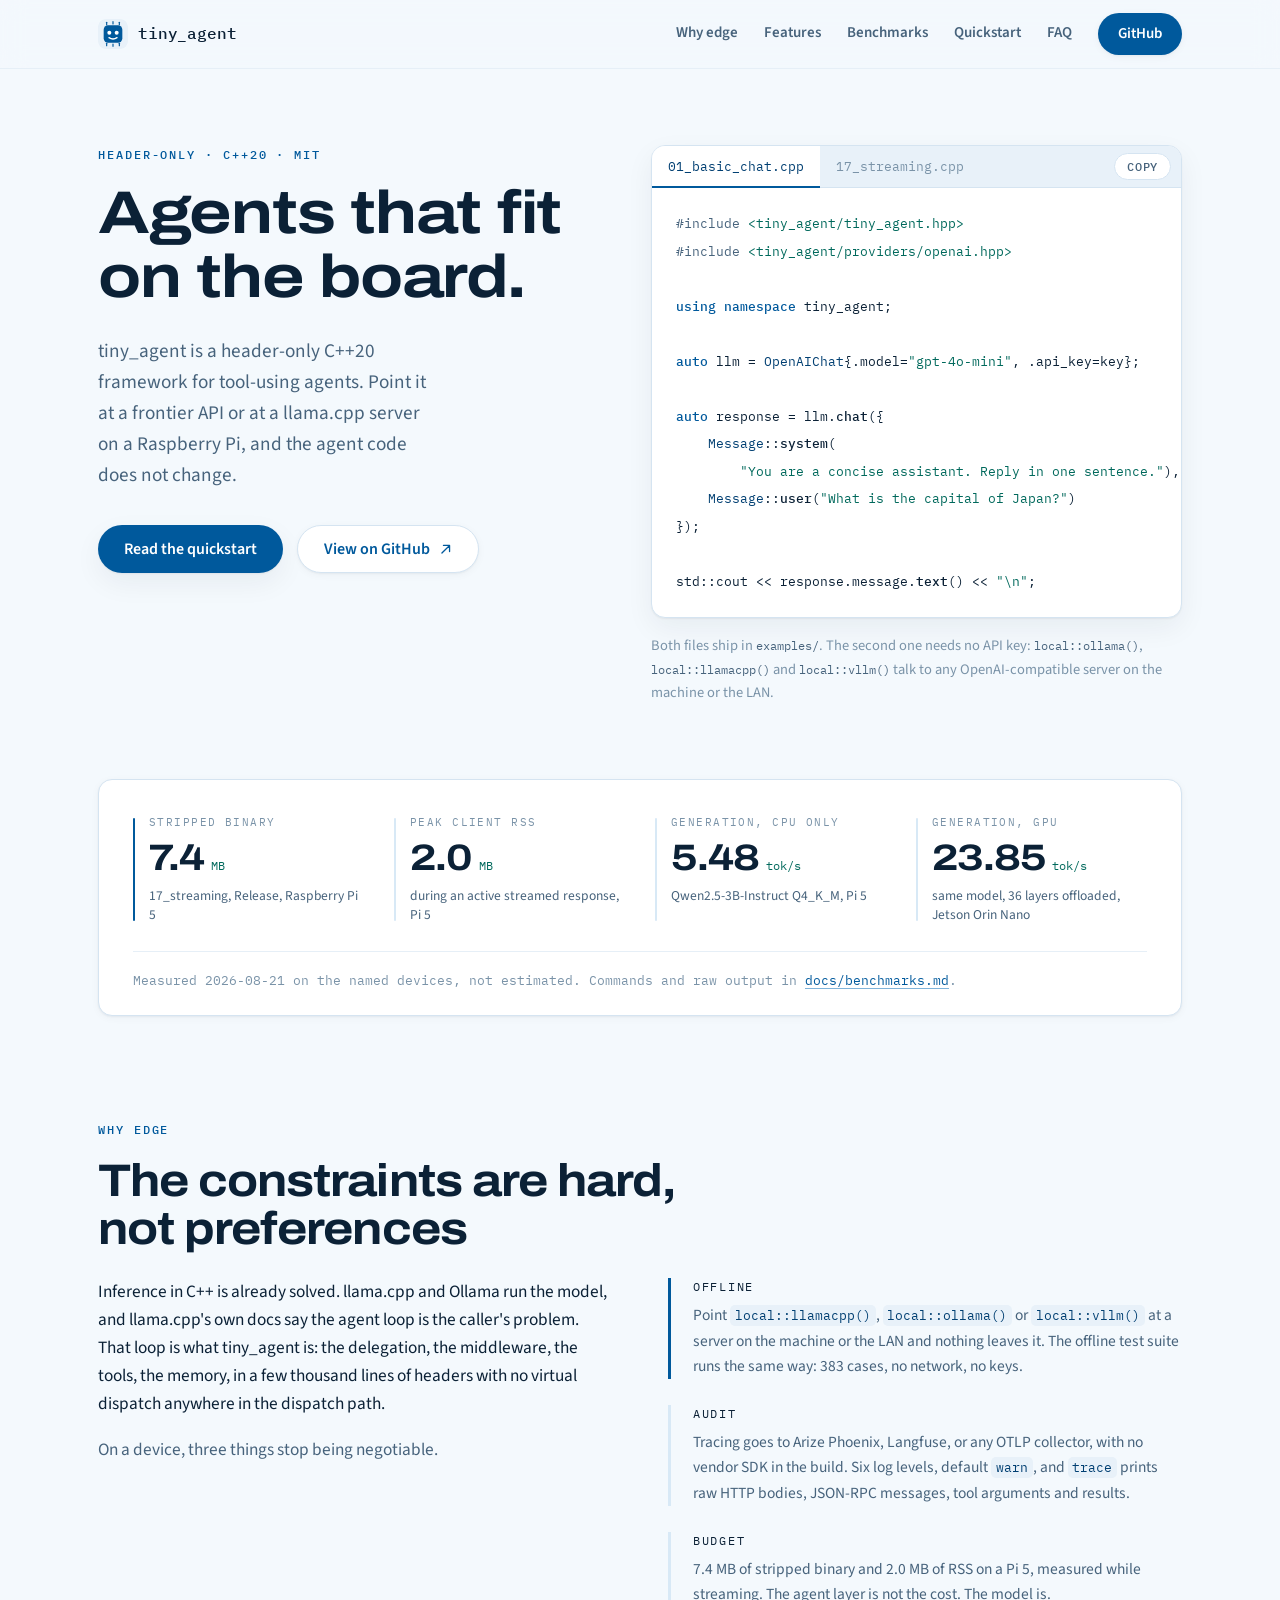
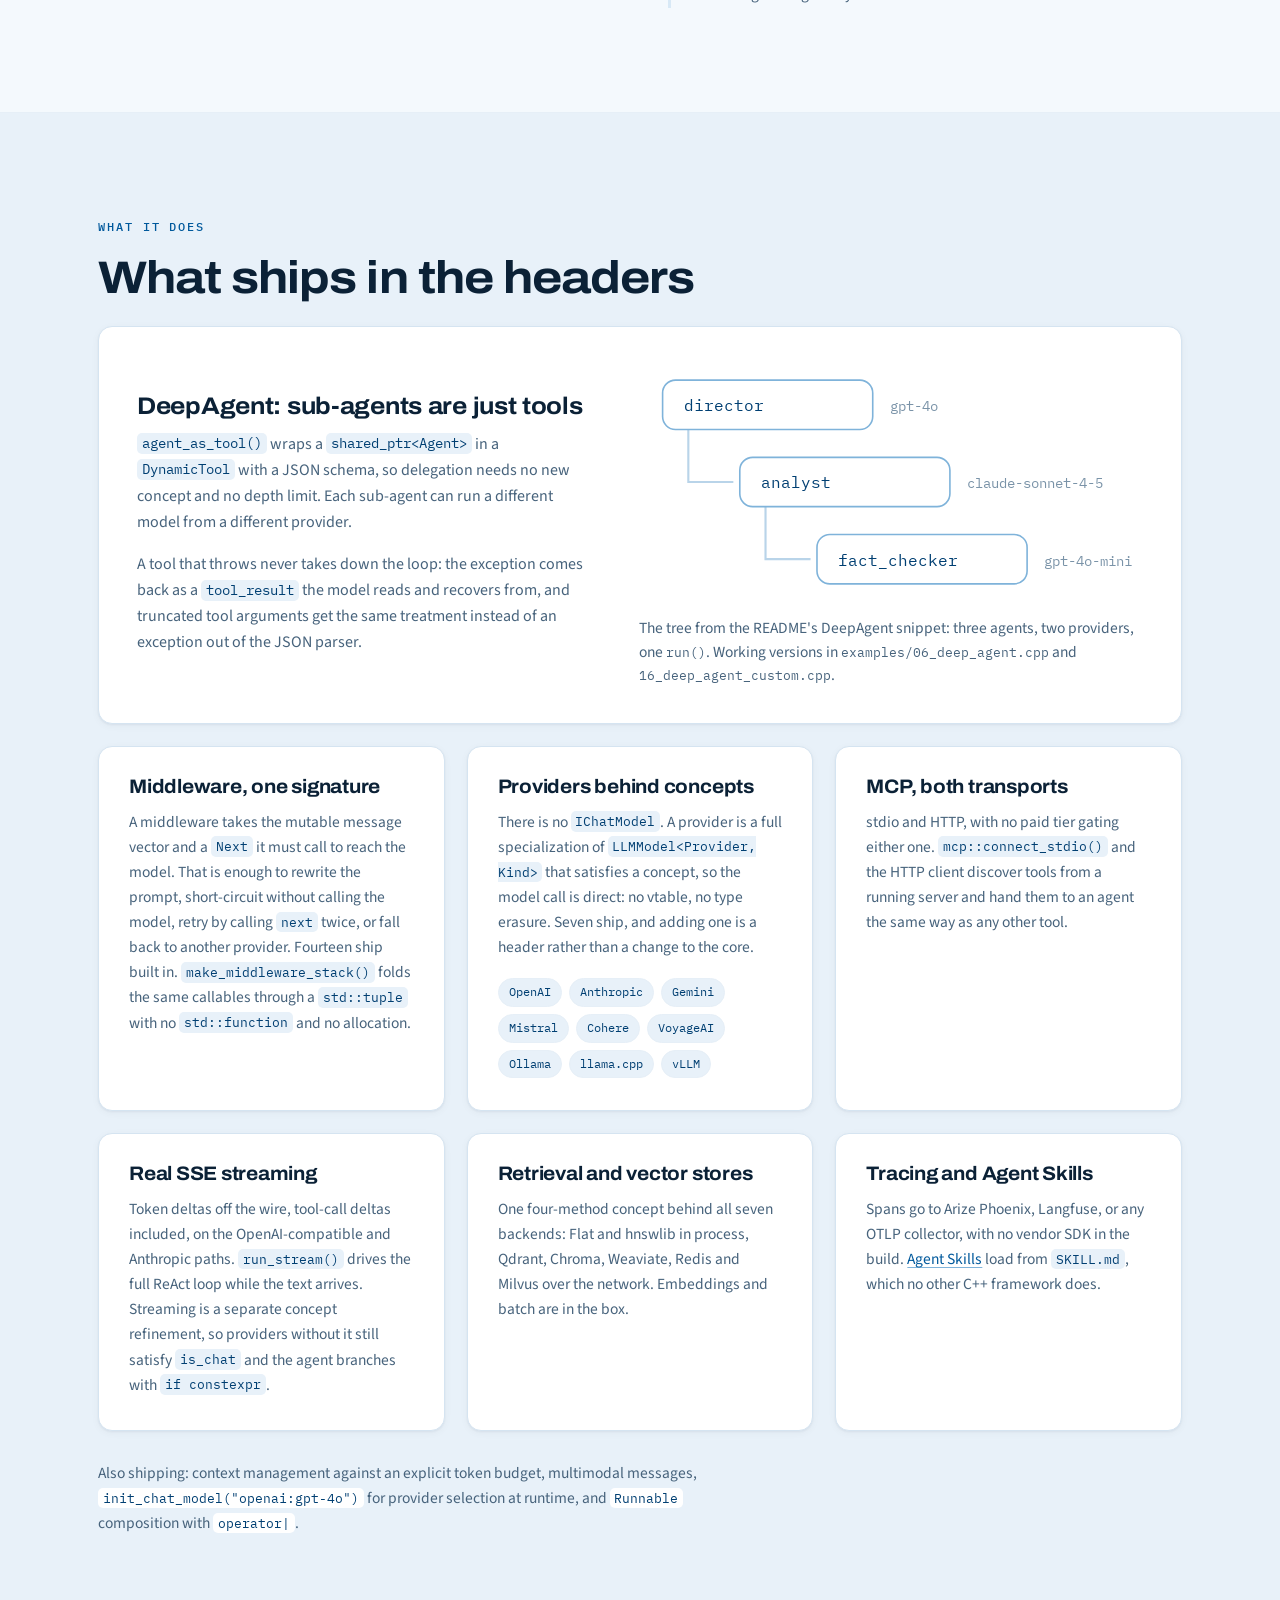
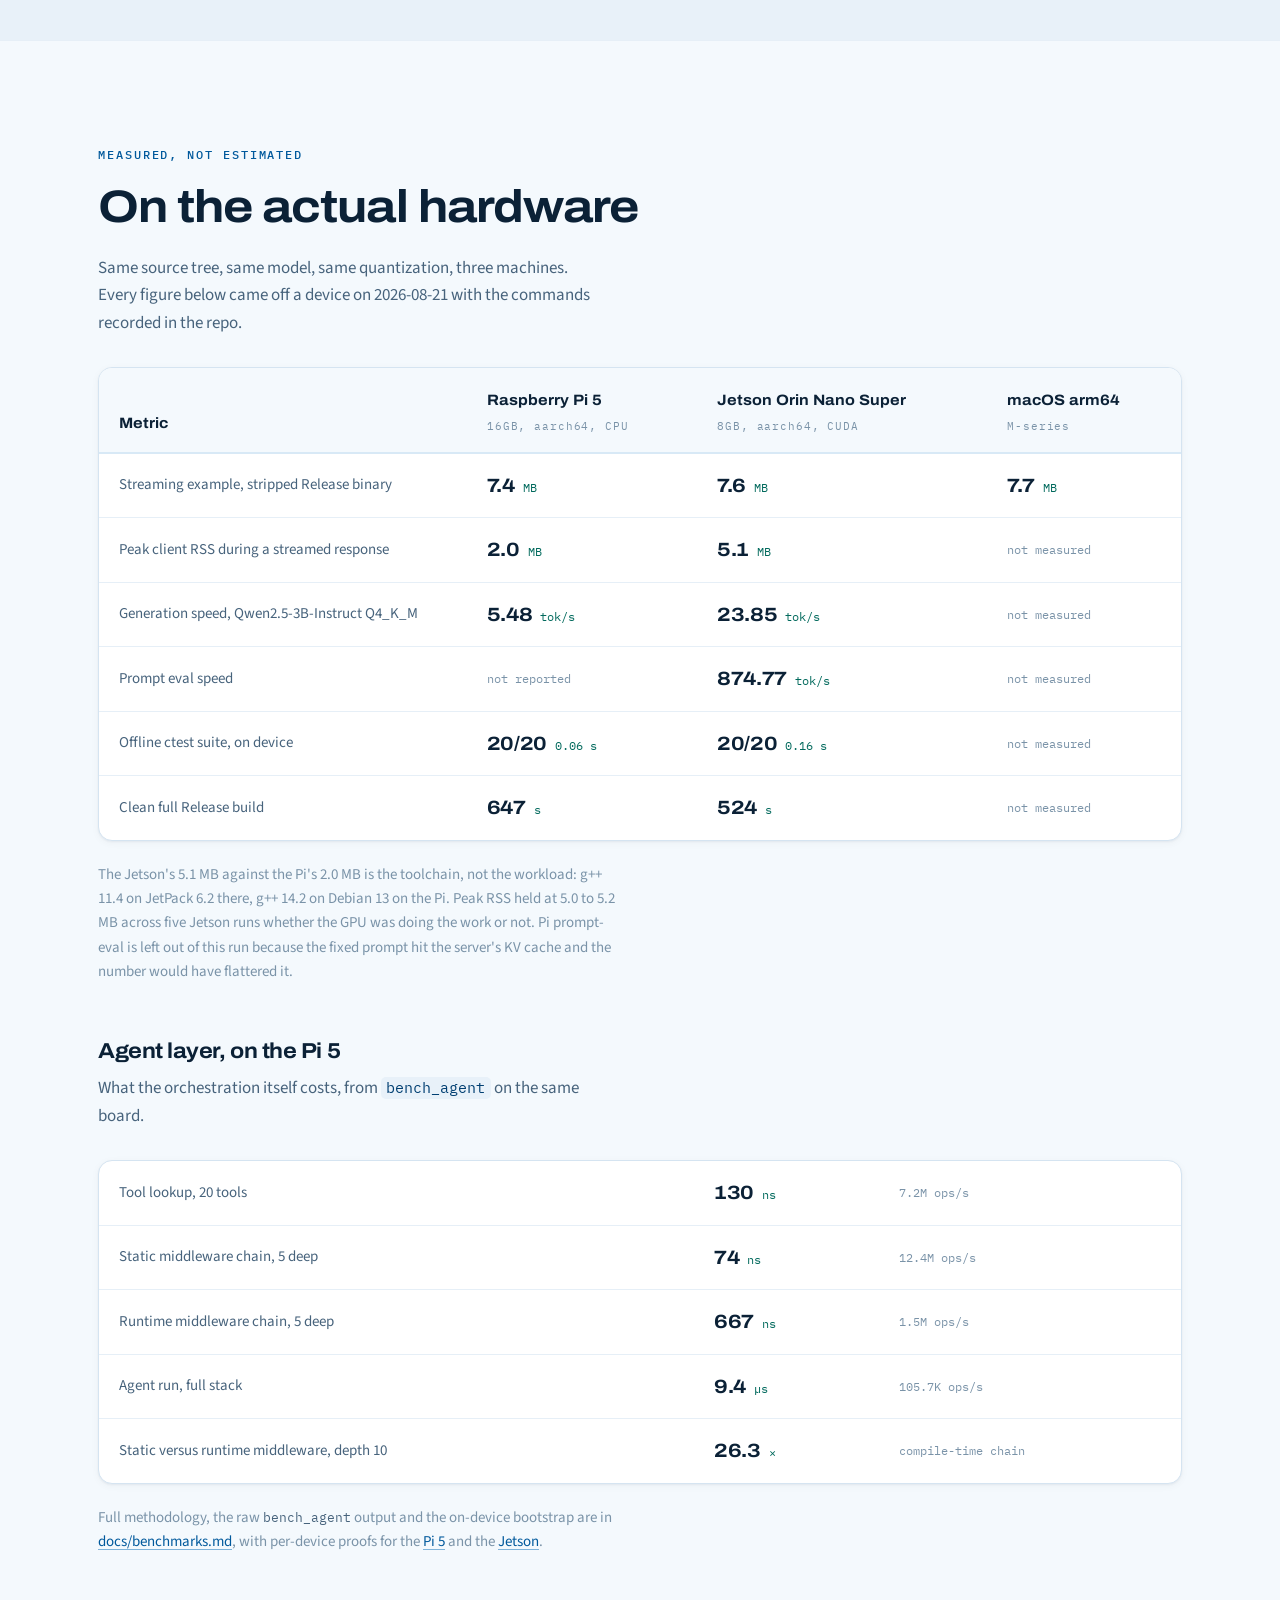
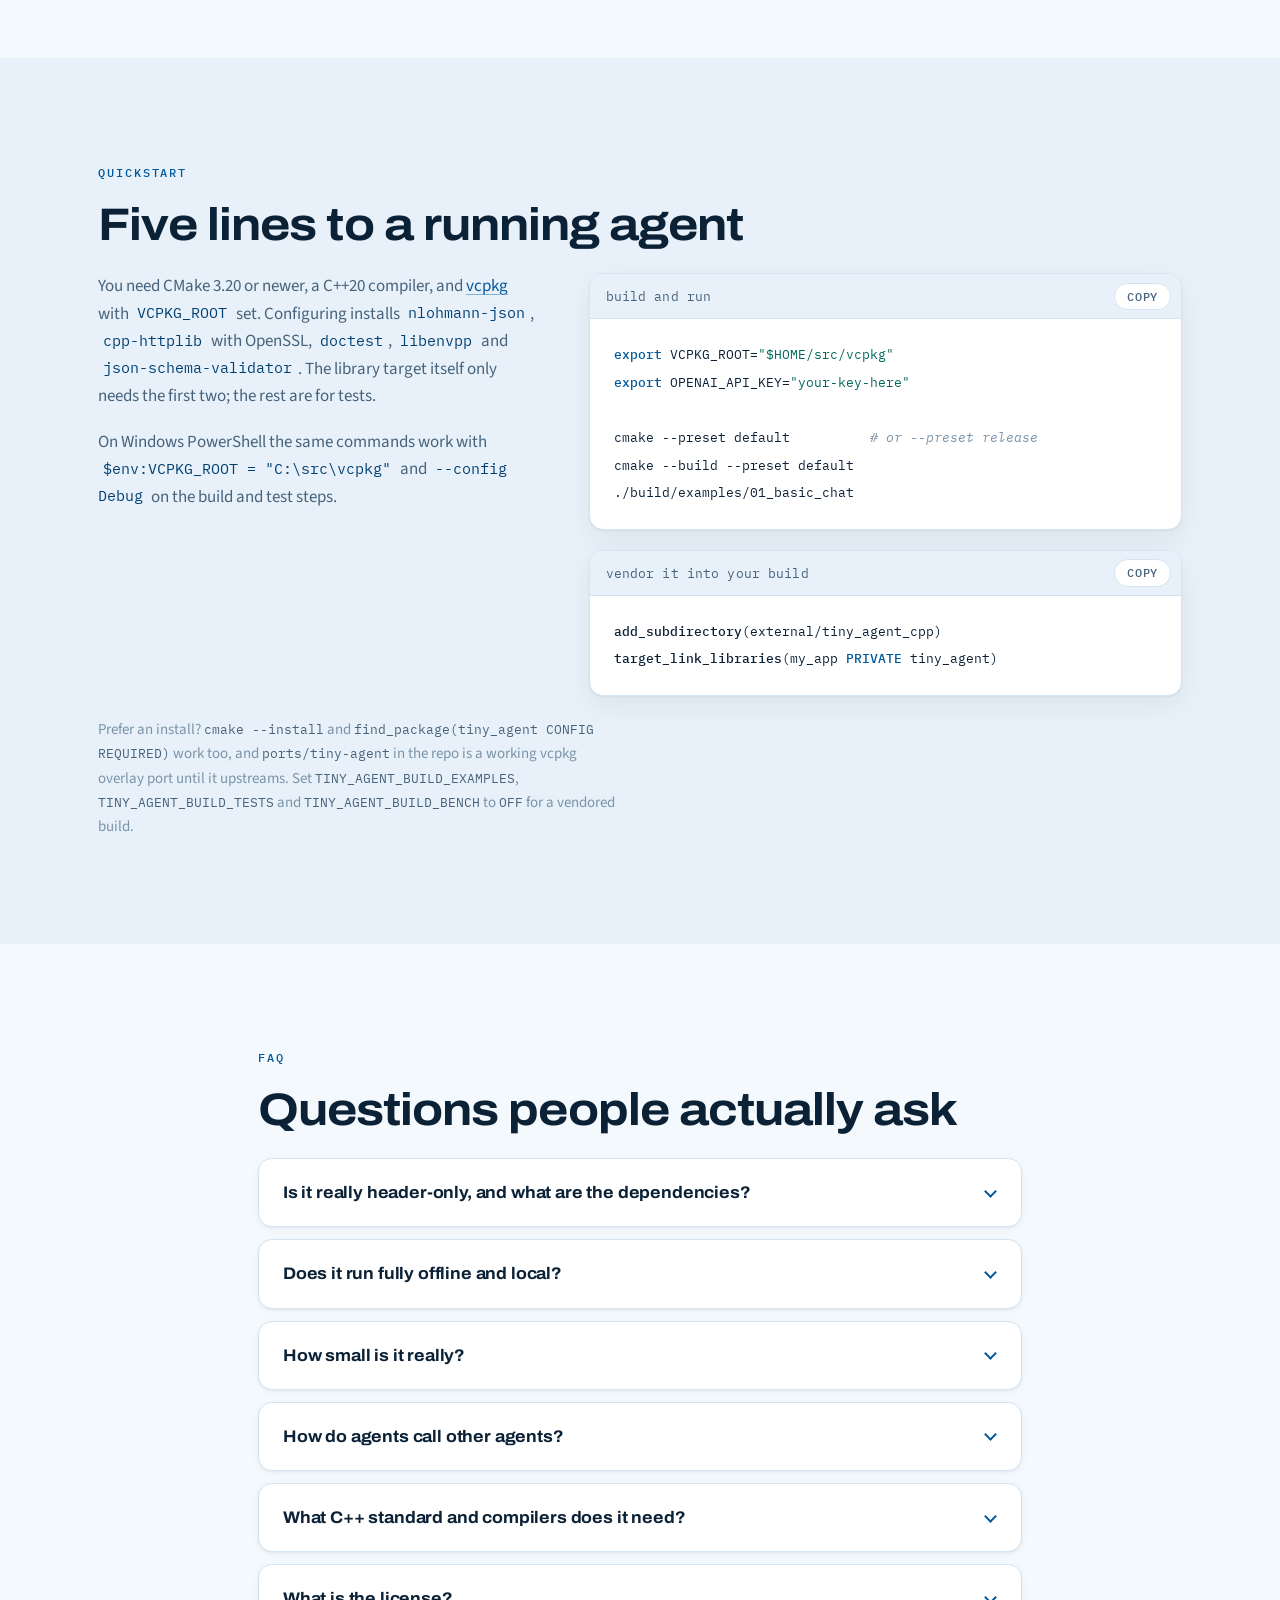
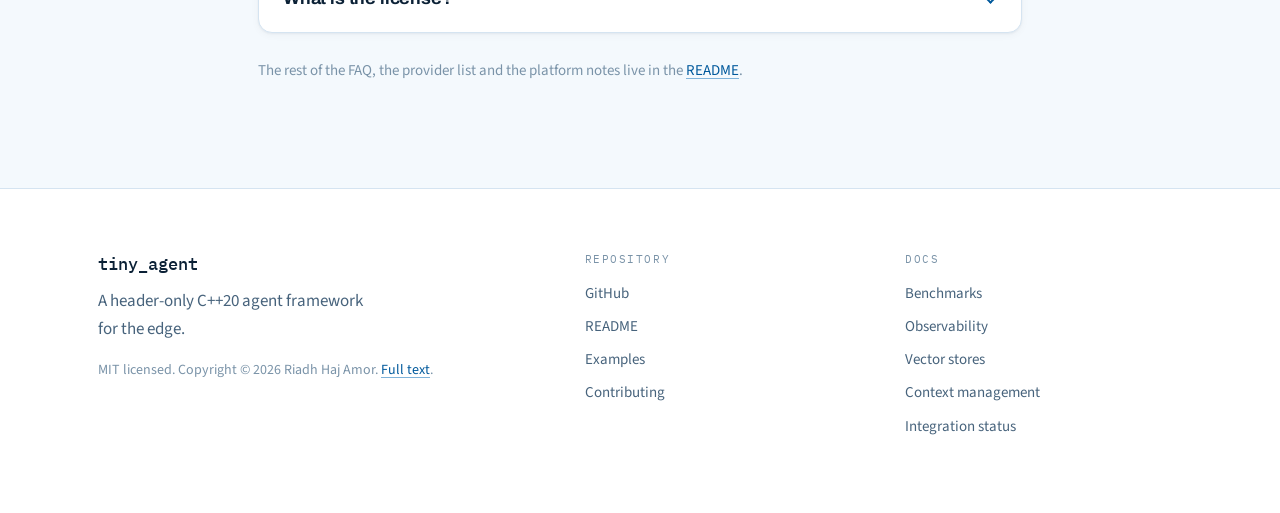
==== site/index.html @ 034bb48b "feat(site): launch landing page for tinyagent.cc Static single page served from site/ by GitHub Page" ====
<!doctype html>
<html lang="en">
<head>
<meta charset="utf-8">
<meta name="viewport" content="width=device-width, initial-scale=1">
<title>tiny_agent — header-only C++20 agent framework for the edge</title>
<meta name="description" content="tiny_agent is a header-only C++20 framework for tool-using AI agents. Seven providers, MCP over stdio and HTTP, sub-agent delegation, and a 7.4 MB binary that streams from llama.cpp on a Raspberry Pi 5. MIT licensed.">
<link rel="canonical" href="https://tinyagent.cc/">
<meta property="og:type" content="website">
<meta property="og:title" content="tiny_agent — header-only C++20 agent framework for the edge">
<meta property="og:description" content="Point it at a frontier API or at a llama.cpp server on a Raspberry Pi. The agent code does not change.">
<meta property="og:url" content="https://tinyagent.cc/">
<meta name="theme-color" content="#00599C">
<link rel="icon" href="favicon.svg" type="image/svg+xml">
<link rel="preconnect" href="https://fonts.googleapis.com">
<link rel="preconnect" href="https://fonts.gstatic.com" crossorigin>
<link rel="stylesheet" href="https://fonts.googleapis.com/css2?family=Archivo:wdth,wght@62..125,400..700&family=IBM+Plex+Mono:wght@400;500&family=Source+Sans+3:wght@400;600&display=swap">
<link rel="stylesheet" href="style.css">
</head>
<body>
<a class="skip" href="#main">Skip to content</a>

<header class="topbar" id="top">
  <div class="wrap topbar-inner">
    <a class="brand" href="#top" aria-label="tiny_agent, back to top">
      <svg class="brand-mark" viewBox="0 0 180 180" aria-hidden="true" focusable="false">
        <rect x="0" y="0" width="180" height="180" rx="40" fill="#e8f1f9"/>
        <g stroke="#00599C" stroke-width="7" stroke-linecap="round">
          <line x1="52" y1="34" x2="52" y2="20"/><line x1="90" y1="30" x2="90" y2="16"/><line x1="128" y1="34" x2="128" y2="20"/>
          <line x1="52" y1="146" x2="52" y2="160"/><line x1="90" y1="150" x2="90" y2="164"/><line x1="128" y1="146" x2="128" y2="160"/>
        </g>
        <rect x="34" y="38" width="112" height="104" rx="26" fill="#00599C"/>
        <circle cx="68" cy="82" r="12" fill="#ffffff"/><circle cx="112" cy="82" r="12" fill="#ffffff"/>
        <path d="M 66 112 Q 90 128 114 112" stroke="#ffffff" stroke-width="8" fill="none" stroke-linecap="round"/>
      </svg>
      <span class="brand-word">tiny_agent</span>
    </a>

    <button class="navtoggle" id="navtoggle" aria-expanded="false" aria-controls="nav">
      <span class="navtoggle-bars" aria-hidden="true"><i></i><i></i></span>
      <span class="navtoggle-label">Menu</span>
    </button>

    <nav class="nav" id="nav" aria-label="Sections">
      <a href="#edge">Why edge</a>
      <a href="#features">Features</a>
      <a href="#benchmarks">Benchmarks</a>
      <a href="#quickstart">Quickstart</a>
      <a href="#faq">FAQ</a>
      <a class="nav-cta" href="https://github.com/rhajamor/tiny_agent">GitHub</a>
    </nav>
  </div>
</header>

<main id="main">

<!-- ─────────────────────────────  HERO  ───────────────────────────── -->
<section class="hero">
  <div class="wrap hero-grid">
    <div class="hero-copy">
      <p class="eyebrow rise" data-rise="1">header-only · C++20 · MIT</p>
      <h1 class="rise" data-rise="2">Agents that fit<br>on the board.</h1>
      <p class="lede rise" data-rise="3">
        tiny_agent is a header-only C++20 framework for tool-using agents. Point it at a
        frontier API or at a llama.cpp server on a Raspberry Pi, and the agent code does
        not change.
      </p>
      <p class="actions rise" data-rise="4">
        <a class="btn btn-primary" href="#quickstart">Read the quickstart</a>
        <a class="btn btn-ghost" href="https://github.com/rhajamor/tiny_agent">
          View on GitHub
          <svg class="ext" viewBox="0 0 16 16" aria-hidden="true"><path d="M5.5 3h7.5v7.5M13 3 3.6 12.4" fill="none" stroke="currentColor" stroke-width="1.6" stroke-linecap="round" stroke-linejoin="round"/></svg>
        </a>
      </p>
    </div>

    <div class="hero-code rise" data-rise="3">
      <div class="panel">
        <div class="panel-head" role="tablist" aria-label="Code examples">
          <button role="tab" id="tab-cloud" aria-controls="pane-cloud" aria-selected="true" class="tab is-on">01_basic_chat.cpp</button>
          <button role="tab" id="tab-local" aria-controls="pane-local" aria-selected="false" class="tab" tabindex="-1">17_streaming.cpp</button>
          <button class="copy" data-copy="pane-cloud" type="button">Copy</button>
        </div>

        <div class="panel-body" role="tabpanel" id="pane-cloud" aria-labelledby="tab-cloud" tabindex="0"><pre><code><span class="p">#include</span> <span class="s">&lt;tiny_agent/tiny_agent.hpp&gt;</span>
<span class="p">#include</span> <span class="s">&lt;tiny_agent/providers/openai.hpp&gt;</span>

<span class="k">using namespace</span> tiny_agent;

<span class="k">auto</span> llm = <span class="t">OpenAIChat</span>{.model=<span class="s">"gpt-4o-mini"</span>, .api_key=key};

<span class="k">auto</span> response = llm.<span class="f">chat</span>({
    <span class="t">Message</span>::<span class="f">system</span>(
        <span class="s">"You are a concise assistant. Reply in one sentence."</span>),
    <span class="t">Message</span>::<span class="f">user</span>(<span class="s">"What is the capital of Japan?"</span>)
});

std::cout &lt;&lt; response.message.<span class="f">text</span>() &lt;&lt; <span class="s">"\n"</span>;</code></pre></div>

        <div class="panel-body" role="tabpanel" id="pane-local" aria-labelledby="tab-local" tabindex="0" hidden><pre><code><span class="p">#include</span> <span class="s">&lt;tiny_agent/tiny_agent.hpp&gt;</span>
<span class="p">#include</span> <span class="s">&lt;tiny_agent/providers/local.hpp&gt;</span>

<span class="k">using namespace</span> tiny_agent;

<span class="k">auto</span> agent = <span class="f">make_agent</span>(local::<span class="f">ollama</span>(<span class="s">"llama3"</span>), {
    .system_prompt = <span class="s">"You are a concise assistant."</span>
});

<span class="c">// run_stream drives the full ReAct loop; text deltas arrive live.</span>
std::string final = agent.<span class="f">run_stream</span>(
    <span class="s">"Tell me a short story about a curious robot."</span>,
    [](<span class="k">const</span> <span class="t">StreamEvent</span>&amp; e) {
        <span class="k">if</span> (e.kind == <span class="t">StreamEvent</span>::<span class="t">Kind</span>::text_delta)
            std::cout &lt;&lt; e.text &lt;&lt; std::flush;
    });</code></pre></div>
      </div>
      <p class="panel-note">Both files ship in <code>examples/</code>. The second one needs no API key: <code>local::ollama()</code>, <code>local::llamacpp()</code> and <code>local::vllm()</code> talk to any OpenAI-compatible server on the machine or the LAN.</p>
    </div>
  </div>

  <!-- signature: the spec rail, set like a component datasheet -->
  <div class="wrap">
    <div class="rail" aria-label="Measured footprint">
      <div class="rail-row">
        <div class="spec">
          <p class="spec-key">stripped binary</p>
          <p class="spec-val">7.4<span class="unit">MB</span></p>
          <p class="spec-src">17_streaming, Release, Raspberry Pi 5</p>
        </div>
        <div class="spec">
          <p class="spec-key">peak client RSS</p>
          <p class="spec-val">2.0<span class="unit">MB</span></p>
          <p class="spec-src">during an active streamed response, Pi 5</p>
        </div>
        <div class="spec">
          <p class="spec-key">generation, CPU only</p>
          <p class="spec-val">5.48<span class="unit">tok/s</span></p>
          <p class="spec-src">Qwen2.5-3B-Instruct Q4_K_M, Pi 5</p>
        </div>
        <div class="spec">
          <p class="spec-key">generation, GPU</p>
          <p class="spec-val">23.85<span class="unit">tok/s</span></p>
          <p class="spec-src">same model, 36 layers offloaded, Jetson Orin Nano</p>
        </div>
      </div>
      <p class="rail-foot">Measured 2026-08-21 on the named devices, not estimated. Commands and raw output in <a href="https://github.com/rhajamor/tiny_agent/blob/main/docs/benchmarks.md">docs/benchmarks.md</a>.</p>
    </div>
  </div>
</section>

<!-- ─────────────────────────────  WHY EDGE  ───────────────────────────── -->
<section class="section" id="edge">
  <div class="wrap">
    <p class="eyebrow">why edge</p>
    <h2 class="h2">The constraints are hard,<br>not preferences</h2>
    <div class="edge-grid">
      <div class="edge-lead">
        <p>Inference in C++ is already solved. llama.cpp and Ollama run the model, and
        llama.cpp's own docs say the agent loop is the caller's problem. That loop is what
        tiny_agent is: the delegation, the middleware, the tools, the memory, in a few
        thousand lines of headers with no virtual dispatch anywhere in the dispatch path.</p>
        <p>On a device, three things stop being negotiable.</p>
      </div>
      <ul class="constraints">
        <li>
          <p class="c-key">offline</p>
          <p>Point <code>local::llamacpp()</code>, <code>local::ollama()</code> or
          <code>local::vllm()</code> at a server on the machine or the LAN and nothing
          leaves it. The offline test suite runs the same way: 383 cases, no network,
          no keys.</p>
        </li>
        <li>
          <p class="c-key">audit</p>
          <p>Tracing goes to Arize Phoenix, Langfuse, or any OTLP collector, with no vendor
          SDK in the build. Six log levels, default <code>warn</code>, and
          <code>trace</code> prints raw HTTP bodies, JSON-RPC messages, tool arguments
          and results.</p>
        </li>
        <li>
          <p class="c-key">budget</p>
          <p>7.4 MB of stripped binary and 2.0 MB of RSS on a Pi 5, measured while
          streaming. The agent layer is not the cost. The model is.</p>
        </li>
      </ul>
    </div>
  </div>
</section>

<!-- ─────────────────────────────  FEATURES  ───────────────────────────── -->
<section class="section section-wash" id="features">
  <div class="wrap">
    <p class="eyebrow">what it does</p>
    <h2 class="h2">What ships in the headers</h2>

    <article class="card card-lead">
      <div class="lead-copy">
        <h3>DeepAgent: sub-agents are just tools</h3>
        <p><code>agent_as_tool()</code> wraps a <code>shared_ptr&lt;Agent&gt;</code> in a
        <code>DynamicTool</code> with a JSON schema, so delegation needs no new concept and
        no depth limit. Each sub-agent can run a different model from a different provider.</p>
        <p>A tool that throws never takes down the loop: the exception comes back as a
        <code>tool_result</code> the model reads and recovers from, and truncated tool
        arguments get the same treatment instead of an exception out of the JSON parser.</p>
      </div>

      <div class="lead-art">
        <svg class="tree" viewBox="0 0 470 222" role="img" aria-label="Delegation tree: a director agent on gpt-4o calls an analyst agent on claude-sonnet-4-5, which calls a fact_checker agent on gpt-4o-mini.">
          <g fill="none" stroke="#B9D4E9" stroke-width="2">
            <path d="M46 62 V111 H88"/>
            <path d="M118 134 V183 H160"/>
          </g>
          <g class="tree-node">
            <rect x="22" y="16" width="196" height="46" rx="12"/>
            <text x="42" y="45">director</text>
          </g>
          <text class="tree-model" x="234" y="45">gpt-4o</text>

          <g class="tree-node">
            <rect x="94" y="88" width="196" height="46" rx="12"/>
            <text x="114" y="117">analyst</text>
          </g>
          <text class="tree-model" x="306" y="117">claude-sonnet-4-5</text>

          <g class="tree-node">
            <rect x="166" y="160" width="196" height="46" rx="12"/>
            <text x="186" y="189">fact_checker</text>
          </g>
          <text class="tree-model" x="378" y="189">gpt-4o-mini</text>
        </svg>
        <p class="tree-cap">The tree from the README's DeepAgent snippet: three agents, two
          providers, one <code>run()</code>. Working versions in
          <code>examples/06_deep_agent.cpp</code> and <code>16_deep_agent_custom.cpp</code>.</p>
      </div>
    </article>

    <div class="cards">

      <article class="card">
        <h3>Middleware, one signature</h3>
        <p>A middleware takes the mutable message vector and a <code>Next</code> it must
        call to reach the model. That is enough to rewrite the prompt, short-circuit
        without calling the model, retry by calling <code>next</code> twice, or fall back
        to another provider. Fourteen ship built in.
        <code>make_middleware_stack()</code> folds the same callables through a
        <code>std::tuple</code> with no <code>std::function</code> and no allocation.</p>
      </article>

      <article class="card">
        <h3>Providers behind concepts</h3>
        <p>There is no <code>IChatModel</code>. A provider is a full specialization of
        <code>LLMModel&lt;Provider, Kind&gt;</code> that satisfies a concept, so the model
        call is direct: no vtable, no type erasure. Seven ship, and adding one is a header
        rather than a change to the core.</p>
        <ul class="chips">
          <li>OpenAI</li><li>Anthropic</li><li>Gemini</li><li>Mistral</li>
          <li>Cohere</li><li>VoyageAI</li><li>Ollama</li><li>llama.cpp</li><li>vLLM</li>
        </ul>
      </article>

      <article class="card">
        <h3>MCP, both transports</h3>
        <p>stdio and HTTP, with no paid tier gating either one.
        <code>mcp::connect_stdio()</code> and the HTTP client discover tools from a running
        server and hand them to an agent the same way as any other tool.</p>
      </article>

      <article class="card">
        <h3>Real SSE streaming</h3>
        <p>Token deltas off the wire, tool-call deltas included, on the OpenAI-compatible
        and Anthropic paths. <code>run_stream()</code> drives the full ReAct loop while the
        text arrives. Streaming is a separate concept refinement, so providers without it
        still satisfy <code>is_chat</code> and the agent branches with
        <code>if constexpr</code>.</p>
      </article>

      <article class="card">
        <h3>Retrieval and vector stores</h3>
        <p>One four-method concept behind all seven backends: Flat and hnswlib in process,
        Qdrant, Chroma, Weaviate, Redis and Milvus over the network. Embeddings and batch
        are in the box.</p>
      </article>

      <article class="card">
        <h3>Tracing and Agent Skills</h3>
        <p>Spans go to Arize Phoenix, Langfuse, or any OTLP collector, with no vendor SDK
        in the build. <a href="https://agentskills.io">Agent Skills</a> load from
        <code>SKILL.md</code>, which no other C++ framework does.</p>
      </article>

    </div>

    <p class="also">Also shipping: context management against an explicit token budget,
      multimodal messages, <code>init_chat_model("openai:gpt-4o")</code> for provider
      selection at runtime, and <code>Runnable</code> composition with
      <code>operator|</code>.</p>
  </div>
</section>

<!-- ─────────────────────────────  BENCHMARKS  ───────────────────────────── -->
<section class="section" id="benchmarks">
  <div class="wrap">
    <p class="eyebrow">measured, not estimated</p>
    <h2 class="h2">On the actual hardware</h2>
    <p class="section-lede">Same source tree, same model, same quantization, three machines.
      Every figure below came off a device on 2026-08-21 with the commands recorded in the repo.</p>

    <div class="tablewrap">
      <table class="datasheet">
        <caption class="visually-hidden">Measured footprint and performance by device</caption>
        <thead>
          <tr>
            <th scope="col" class="col-metric">Metric</th>
            <th scope="col">Raspberry Pi 5<span>16GB, aarch64, CPU</span></th>
            <th scope="col">Jetson Orin Nano Super<span>8GB, aarch64, CUDA</span></th>
            <th scope="col">macOS arm64<span>M-series</span></th>
          </tr>
        </thead>
        <tbody>
          <tr>
            <th scope="row">Streaming example, stripped Release binary</th>
            <td><b>7.4</b> <i>MB</i></td><td><b>7.6</b> <i>MB</i></td><td><b>7.7</b> <i>MB</i></td>
          </tr>
          <tr>
            <th scope="row">Peak client RSS during a streamed response</th>
            <td><b>2.0</b> <i>MB</i></td><td><b>5.1</b> <i>MB</i></td><td class="na">not measured</td>
          </tr>
          <tr>
            <th scope="row">Generation speed, Qwen2.5-3B-Instruct Q4_K_M</th>
            <td><b>5.48</b> <i>tok/s</i></td><td><b>23.85</b> <i>tok/s</i></td><td class="na">not measured</td>
          </tr>
          <tr>
            <th scope="row">Prompt eval speed</th>
            <td class="na">not reported</td><td><b>874.77</b> <i>tok/s</i></td><td class="na">not measured</td>
          </tr>
          <tr>
            <th scope="row">Offline ctest suite, on device</th>
            <td><b>20/20</b> <i>0.06 s</i></td><td><b>20/20</b> <i>0.16 s</i></td><td class="na">not measured</td>
          </tr>
          <tr>
            <th scope="row">Clean full Release build</th>
            <td><b>647</b> <i>s</i></td><td><b>524</b> <i>s</i></td><td class="na">not measured</td>
          </tr>
        </tbody>
      </table>
    </div>

    <p class="note">The Jetson's 5.1 MB against the Pi's 2.0 MB is the toolchain, not the
      workload: g++ 11.4 on JetPack 6.2 there, g++ 14.2 on Debian 13 on the Pi. Peak RSS
      held at 5.0 to 5.2 MB across five Jetson runs whether the GPU was doing the work or
      not. Pi prompt-eval is left out of this run because the fixed prompt hit the server's
      KV cache and the number would have flattered it.</p>

    <h3 class="sub">Agent layer, on the Pi 5</h3>
    <p class="section-lede">What the orchestration itself costs, from <code>bench_agent</code>
      on the same board.</p>
    <div class="tablewrap">
      <table class="datasheet micro">
        <tbody>
          <tr><th scope="row">Tool lookup, 20 tools</th><td><b>130</b> <i>ns</i></td><td class="rate">7.2M ops/s</td></tr>
          <tr><th scope="row">Static middleware chain, 5 deep</th><td><b>74</b> <i>ns</i></td><td class="rate">12.4M ops/s</td></tr>
          <tr><th scope="row">Runtime middleware chain, 5 deep</th><td><b>667</b> <i>ns</i></td><td class="rate">1.5M ops/s</td></tr>
          <tr><th scope="row">Agent run, full stack</th><td><b>9.4</b> <i>µs</i></td><td class="rate">105.7K ops/s</td></tr>
          <tr><th scope="row">Static versus runtime middleware, depth 10</th><td><b>26.3</b> <i>×</i></td><td class="rate">compile-time chain</td></tr>
        </tbody>
      </table>
    </div>
    <p class="note">Full methodology, the raw <code>bench_agent</code> output and the
      on-device bootstrap are in
      <a href="https://github.com/rhajamor/tiny_agent/blob/main/docs/benchmarks.md">docs/benchmarks.md</a>,
      with per-device proofs for the
      <a href="https://github.com/rhajamor/tiny_agent/blob/main/docs/proofs/pi5-bench.md">Pi 5</a> and the
      <a href="https://github.com/rhajamor/tiny_agent/blob/main/docs/proofs/jetson-bench.md">Jetson</a>.</p>
  </div>
</section>

<!-- ─────────────────────────────  QUICKSTART  ───────────────────────────── -->
<section class="section section-wash" id="quickstart">
  <div class="wrap">
    <p class="eyebrow">quickstart</p>
    <h2 class="h2">Five lines to a running agent</h2>
    <div class="qs-grid">
      <div class="qs-copy">
        <p>You need CMake 3.20 or newer, a C++20 compiler, and
          <a href="https://github.com/microsoft/vcpkg">vcpkg</a> with <code>VCPKG_ROOT</code>
          set. Configuring installs <code>nlohmann-json</code>, <code>cpp-httplib</code>
          with OpenSSL, <code>doctest</code>, <code>libenvpp</code> and
          <code>json-schema-validator</code>. The library target itself only needs the
          first two; the rest are for tests.</p>
        <p>On Windows PowerShell the same commands work with
          <code>$env:VCPKG_ROOT = "C:\src\vcpkg"</code> and <code>--config Debug</code> on
          the build and test steps.</p>
      </div>

      <div class="qs-panels">
        <div class="panel">
          <div class="panel-head">
            <span class="panel-title">build and run</span>
            <button class="copy" data-copy="qs-build" type="button">Copy</button>
          </div>
          <div class="panel-body" id="qs-build"><pre><code><span class="k">export</span> VCPKG_ROOT=<span class="s">"$HOME/src/vcpkg"</span>
<span class="k">export</span> OPENAI_API_KEY=<span class="s">"your-key-here"</span>

cmake --preset default          <span class="c"># or --preset release</span>
cmake --build --preset default
./build/examples/01_basic_chat</code></pre></div>
        </div>

        <div class="panel">
          <div class="panel-head">
            <span class="panel-title">vendor it into your build</span>
            <button class="copy" data-copy="qs-cmake" type="button">Copy</button>
          </div>
          <div class="panel-body" id="qs-cmake"><pre><code><span class="f">add_subdirectory</span>(external/tiny_agent_cpp)
<span class="f">target_link_libraries</span>(my_app <span class="k">PRIVATE</span> tiny_agent)</code></pre></div>
        </div>
      </div>
    </div>
    <p class="note">Prefer an install? <code>cmake --install</code> and
      <code>find_package(tiny_agent CONFIG REQUIRED)</code> work too, and
      <code>ports/tiny-agent</code> in the repo is a working vcpkg overlay port until it
      upstreams. Set <code>TINY_AGENT_BUILD_EXAMPLES</code>,
      <code>TINY_AGENT_BUILD_TESTS</code> and <code>TINY_AGENT_BUILD_BENCH</code> to
      <code>OFF</code> for a vendored build.</p>
  </div>
</section>

<!-- ─────────────────────────────  FAQ  ───────────────────────────── -->
<section class="section" id="faq">
  <div class="wrap wrap-narrow">
    <p class="eyebrow">faq</p>
    <h2 class="h2">Questions people actually ask</h2>

    <details class="qa">
      <summary>Is it really header-only, and what are the dependencies?</summary>
      <div class="qa-body"><p>Yes. <code>#include &lt;tiny_agent/tiny_agent.hpp&gt;</code>
        and you are building against headers, with no separate library step. The library
        itself needs nlohmann-json and cpp-httplib with OpenSSL; doctest, libenvpp and
        json-schema-validator are test-only. <code>TINY_AGENT_HNSWLIB</code> pulls in
        hnswlib if you want that vector store, off by default.</p></div>
    </details>

    <details class="qa">
      <summary>Does it run fully offline and local?</summary>
      <div class="qa-body"><p>Against a local server, yes. Point
        <code>local::llamacpp()</code>, <code>local::ollama()</code> or
        <code>local::vllm()</code> at a server on your machine or LAN and nothing leaves
        it. The offline test suite runs the same way, 383 cases with no network and no
        keys. Cloud providers need a connection, obviously; the agent code does not change
        either way.</p></div>
    </details>

    <details class="qa">
      <summary>How small is it really?</summary>
      <div class="qa-body"><p>A complete streaming agent example is a 7.7 MB stripped
        binary on macOS arm64 with TLS included, and 7.4 to 7.6 MB on a Raspberry Pi 5 or a
        Jetson Orin Nano. Client RSS while streaming from a local llama.cpp server measured
        2.0 MB on the Pi 5.</p></div>
    </details>

    <details class="qa">
      <summary>How do agents call other agents?</summary>
      <div class="qa-body"><p><code>agent_as_tool()</code> wraps a
        <code>shared_ptr&lt;Agent&gt;</code> in a <code>DynamicTool</code> with a JSON
        schema, so a director agent calls an analyst agent the same way it calls any
        function, and the analyst can call a fact-checker in turn. Each sub-agent can run a
        different model from a different provider. That is the whole mechanism behind
        DeepAgent: no separate delegation concept, just a tool.</p></div>
    </details>

    <details class="qa">
      <summary>What C++ standard and compilers does it need?</summary>
      <div class="qa-body"><p>C++20, set by <code>CMAKE_CXX_STANDARD 20</code> in the
        build. CI compiles and runs the test suite on every push across Linux x64 and
        arm64, macOS arm64, and Windows x64. One known gap:
        <code>16_deep_agent_custom.cpp</code> does not compile on g++ 11.4, which keeps two
        <code>init_chat_model</code> overloads in the candidate set for a braced
        initializer. Newer GCC and Clang resolve it fine.</p></div>
    </details>

    <details class="qa">
      <summary>What is the license?</summary>
      <div class="qa-body"><p>MIT, copyright Riadh Haj Amor. Vendor it, link it, modify it,
        ship it inside a closed-source or commercial product, all without asking. The only
        obligation is keeping the copyright notice and license text with the code you took
        it from.</p></div>
    </details>

    <p class="faq-more">The rest of the FAQ, the provider list and the platform notes live
      in the <a href="https://github.com/rhajamor/tiny_agent/blob/main/README.md">README</a>.</p>
  </div>
</section>

</main>

<footer class="footer">
  <div class="wrap footer-grid">
    <div class="footer-brand">
      <p class="footer-word">tiny_agent</p>
      <p class="footer-tag">A header-only C++20 agent framework for the edge.</p>
      <p class="footer-license">MIT licensed. Copyright &copy; 2026 Riadh Haj Amor.
        <a href="https://github.com/rhajamor/tiny_agent/blob/main/LICENSE">Full text</a>.</p>
    </div>
    <nav class="footer-nav" aria-label="Repository">
      <p class="footer-head">Repository</p>
      <a href="https://github.com/rhajamor/tiny_agent">GitHub</a>
      <a href="https://github.com/rhajamor/tiny_agent/blob/main/README.md">README</a>
      <a href="https://github.com/rhajamor/tiny_agent/tree/main/examples">Examples</a>
      <a href="https://github.com/rhajamor/tiny_agent/blob/main/CONTRIBUTING.md">Contributing</a>
    </nav>
    <nav class="footer-nav" aria-label="Documentation">
      <p class="footer-head">Docs</p>
      <a href="https://github.com/rhajamor/tiny_agent/blob/main/docs/benchmarks.md">Benchmarks</a>
      <a href="https://github.com/rhajamor/tiny_agent/blob/main/docs/observability.md">Observability</a>
      <a href="https://github.com/rhajamor/tiny_agent/blob/main/docs/vector-stores.md">Vector stores</a>
      <a href="https://github.com/rhajamor/tiny_agent/blob/main/docs/context-management.md">Context management</a>
      <a href="https://github.com/rhajamor/tiny_agent/blob/main/docs/integrations.md">Integration status</a>
    </nav>
  </div>
</footer>

<script src="main.js" defer></script>
</body>
</html>
---- site/style.css ----
/* ============================================================================
   tiny_agent — tinyagent.cc
   Direction: "datasheet, in daylight". Component-datasheet typography
   (units set apart, measured values attributed) rendered bright and Material:
   white surfaces on a pale blue ground, one C++ blue ink taken from the
   project icon, soft elevation, no gradients.
   ========================================================================== */

:root {
  /* ink */
  --ink:        #0B2136;
  --ink-2:      #47637C;
  --ink-3:      #7A93A8;

  /* brand, from docs/assets/icon.svg */
  --brand:      #00599C;
  --brand-700:  #003F72;
  --brand-300:  #7FB3DA;
  --brand-100:  #D8E9F6;

  /* measured values */
  --measure:    #00695C;
  --measure-50: #E3F1EF;

  /* surfaces */
  --surface:    #FFFFFF;
  --wash:       #E8F1F9;
  --wash-2:     #F4F9FD;
  --edge:       #D5E4F1;
  --edge-soft:  #E6EFF7;

  /* elevation */
  --e1: 0 1px 2px rgba(11,33,54,.05), 0 2px 8px rgba(11,33,54,.04);
  --e2: 0 1px 2px rgba(11,33,54,.06), 0 10px 28px rgba(11,33,54,.06);
  --e3: 0 2px 4px rgba(11,33,54,.06), 0 18px 46px rgba(11,33,54,.08);

  /* type */
  --display: "Archivo", "Helvetica Neue", Arial, sans-serif;
  --body:    "Source Sans 3", -apple-system, BlinkMacSystemFont, "Segoe UI", Roboto, sans-serif;
  --mono:    "IBM Plex Mono", ui-monospace, SFMono-Regular, Menlo, Consolas, monospace;

  --gut: 28px;
  --radius: 14px;
}

/* ---------------------------------------------------------------- reset -- */

*, *::before, *::after { box-sizing: border-box; }
html { -webkit-text-size-adjust: 100%; scroll-behavior: smooth; scroll-padding-top: 84px; }
body {
  margin: 0;
  background: var(--wash-2);
  color: var(--ink);
  font-family: var(--body);
  font-size: 17px;
  line-height: 1.62;
  -webkit-font-smoothing: antialiased;
  text-rendering: optimizeLegibility;
}
img, svg { max-width: 100%; }
h1, h2, h3 { margin: 0; font-family: var(--display); font-weight: 700; line-height: 1.06; letter-spacing: -0.021em; font-stretch: 112%; }
p { margin: 0 0 1.05em; }
p:last-child { margin-bottom: 0; }
a { color: var(--brand); text-decoration-color: var(--brand-300); text-underline-offset: 3px; }
a:hover { color: var(--brand-700); text-decoration-color: currentColor; }
code { font-family: var(--mono); font-size: 0.86em; background: var(--wash); color: var(--brand-700); padding: 0.1em 0.36em; border-radius: 5px; }
:focus-visible { outline: 3px solid var(--brand); outline-offset: 3px; border-radius: 4px; }

.visually-hidden {
  position: absolute; width: 1px; height: 1px; overflow: hidden;
  clip: rect(0 0 0 0); clip-path: inset(50%); white-space: nowrap;
}
.skip {
  position: absolute; left: -9999px; top: 0; z-index: 100;
  background: var(--brand); color: #fff; padding: 12px 18px; border-radius: 0 0 10px 0;
  font-weight: 600; text-decoration: none;
}
.skip:focus { left: 0; color: #fff; }

.wrap { width: 100%; max-width: 1140px; margin: 0 auto; padding: 0 var(--gut); }
.wrap-narrow { max-width: 820px; }

/* --------------------------------------------------------------- topbar -- */

.topbar {
  position: sticky; top: 0; z-index: 50;
  background: rgba(244,249,253,.86);
  backdrop-filter: saturate(160%) blur(12px);
  border-bottom: 1px solid var(--edge-soft);
}
.topbar-inner { display: flex; align-items: center; gap: 20px; height: 68px; }
.brand { display: inline-flex; align-items: center; gap: 10px; text-decoration: none; color: var(--ink); }
.brand-mark { width: 30px; height: 30px; border-radius: 8px; flex: none; }
.brand-word { font-family: var(--mono); font-weight: 500; font-size: 16px; letter-spacing: -0.01em; }

.nav { margin-left: auto; display: flex; align-items: center; gap: 26px; }
.nav a {
  font-size: 15px; color: var(--ink-2); text-decoration: none; font-weight: 600;
  padding: 6px 0; border-bottom: 2px solid transparent;
}
.nav a:hover { color: var(--brand); border-bottom-color: var(--brand-300); }
.nav a.nav-cta {
  background: var(--brand); color: #fff; border-radius: 999px; padding: 9px 20px;
  border-bottom: none; box-shadow: var(--e1);
}
.nav a.nav-cta:hover { background: var(--brand-700); border-bottom: none; }

.navtoggle {
  display: none; margin-left: auto; align-items: center; gap: 9px;
  background: var(--surface); border: 1px solid var(--edge); border-radius: 999px;
  padding: 8px 16px; font: 600 14px/1 var(--body); color: var(--ink); cursor: pointer;
}
.navtoggle-bars { display: grid; gap: 4px; }
.navtoggle-bars i { display: block; width: 16px; height: 2px; background: var(--ink); border-radius: 2px; }

/* ----------------------------------------------------------- primitives -- */

.eyebrow {
  font-family: var(--mono); font-size: 12px; font-weight: 500;
  letter-spacing: 0.16em; text-transform: uppercase; color: var(--brand);
  margin: 0 0 18px;
}
.h2 { font-size: clamp(1.95rem, 3.6vw, 2.85rem); margin-bottom: 24px; }
.sub { font-family: var(--display); font-size: 1.35rem; font-stretch: 108%; margin: 56px 0 12px; }
.section-lede { color: var(--ink-2); max-width: 62ch; margin-bottom: 30px; }
.note { color: var(--ink-3); font-size: 15px; max-width: 74ch; margin-top: 22px; }
.note code { background: transparent; padding: 0; color: var(--ink-2); }

.btn {
  display: inline-flex; align-items: center; gap: 9px;
  font: 600 16px/1 var(--body); text-decoration: none;
  padding: 15px 26px; border-radius: 999px; transition: background .16s, box-shadow .16s, transform .16s;
}
.btn-primary { background: var(--brand); color: #fff; box-shadow: var(--e2); }
.btn-primary:hover { background: var(--brand-700); color: #fff; transform: translateY(-1px); }
.btn-ghost { background: var(--surface); color: var(--brand); border: 1px solid var(--edge); box-shadow: var(--e1); }
.btn-ghost:hover { background: #fff; color: var(--brand-700); border-color: var(--brand-300); transform: translateY(-1px); }
.ext { width: 13px; height: 13px; flex: none; }

/* ------------------------------------------------------------------ hero -- */

.hero { padding: 76px 0 0; }
.hero-grid { display: grid; grid-template-columns: 1fr 1.06fr; gap: 52px; align-items: start; }
.hero h1 { font-size: clamp(2.65rem, 4.7vw, 3.85rem); font-stretch: 118%; margin-bottom: 26px; }
.lede { font-size: 1.2rem; color: var(--ink-2); max-width: 34ch; margin-bottom: 34px; }
.actions { display: flex; flex-wrap: wrap; gap: 14px; }

.hero-code { min-width: 0; }
.panel-note { margin-top: 16px; font-size: 14.5px; color: var(--ink-3); }
.panel-note code { background: transparent; padding: 0; color: var(--ink-2); }

/* ----------------------------------------------------------- code panel -- */

.panel {
  background: var(--surface); border: 1px solid var(--edge);
  border-radius: var(--radius); box-shadow: var(--e2); overflow: hidden;
}
.panel-head {
  display: flex; align-items: stretch; gap: 0;
  background: var(--wash); border-bottom: 1px solid var(--edge);
}
.panel-title {
  font-family: var(--mono); font-size: 12.5px; color: var(--ink-2);
  padding: 12px 16px; letter-spacing: 0.01em;
}
.tab {
  appearance: none; background: transparent; border: 0; cursor: pointer;
  font-family: var(--mono); font-size: 12.5px; color: var(--ink-3);
  padding: 12px 16px; border-bottom: 2px solid transparent; margin-bottom: -1px;
}
.tab:hover { color: var(--brand); }
.tab.is-on { color: var(--brand-700); background: var(--surface); border-bottom-color: var(--brand); }
.copy {
  appearance: none; margin-left: auto; align-self: center; cursor: pointer;
  background: var(--surface); border: 1px solid var(--edge); color: var(--ink-2);
  font: 500 11.5px/1 var(--mono); letter-spacing: 0.06em; text-transform: uppercase;
  padding: 7px 12px; border-radius: 999px; margin-right: 10px;
}
.copy:hover { border-color: var(--brand-300); color: var(--brand); }
.copy[data-done] { color: var(--measure); border-color: var(--measure); }

.panel-body { overflow-x: auto; }
.panel-body pre { margin: 0; padding: 22px 24px; }
.panel-body code {
  background: none; padding: 0; border-radius: 0; color: var(--ink);
  font-family: var(--mono); font-size: 12.5px; line-height: 1.62; white-space: pre;
}
.panel-body .k { color: var(--brand); font-weight: 500; }
.panel-body .t { color: var(--brand-700); }
.panel-body .f { color: var(--ink); font-weight: 500; }
.panel-body .s { color: var(--measure); }
.panel-body .c { color: var(--ink-3); font-style: italic; }
.panel-body .p { color: var(--ink-2); }

/* ------------------------------------------------------- spec rail (sig) -- */

.rail {
  margin: 74px 0 0; padding: 34px 34px 24px;
  background: var(--surface); border: 1px solid var(--edge);
  border-radius: var(--radius); box-shadow: var(--e1);
}
.rail-row {
  display: grid; grid-template-columns: repeat(4, 1fr); gap: 30px;
  padding-bottom: 26px; border-bottom: 1px solid var(--edge-soft);
}
.spec { position: relative; padding-left: 16px; }
.spec::before {
  content: ""; position: absolute; left: 0; top: 4px; bottom: 4px;
  width: 2px; background: var(--brand-100); border-radius: 2px;
}
.spec:first-child::before { background: var(--brand); }
.spec-key {
  font-family: var(--mono); font-size: 11px; letter-spacing: 0.13em;
  text-transform: uppercase; color: var(--ink-3); margin: 0 0 8px;
}
.spec-val {
  font-family: var(--display); font-stretch: 118%; font-weight: 700;
  font-size: 2.3rem; line-height: 1; letter-spacing: -0.03em; color: var(--ink);
  margin: 0 0 9px;
}
.spec-val .unit {
  font-family: var(--mono); font-weight: 400; font-size: 0.78rem;
  letter-spacing: 0; color: var(--measure); margin-left: 7px; font-stretch: normal;
}
.spec-src { font-size: 13.5px; color: var(--ink-2); margin: 0; line-height: 1.45; }
.rail-foot { margin: 18px 0 0; font-size: 13px; color: var(--ink-3); font-family: var(--mono); }

/* -------------------------------------------------------------- section -- */

.section { padding: 104px 0; }
.section-wash { background: var(--wash); border-block: 1px solid var(--edge-soft); }

/* why edge */
.edge-grid { display: grid; grid-template-columns: 1fr 1fr; gap: 56px; align-items: start; }
.edge-lead p { font-size: 1.08rem; color: var(--ink-2); }
.edge-lead p:first-child { color: var(--ink); }
.constraints { list-style: none; margin: 0; padding: 0; display: grid; gap: 26px; }
.constraints li {
  padding-left: 22px; border-left: 3px solid var(--brand-100);
  font-size: 15.5px; color: var(--ink-2);
}
.constraints li:first-child { border-left-color: var(--brand); }
.c-key {
  font-family: var(--mono); font-size: 11.5px; letter-spacing: 0.15em;
  text-transform: uppercase; color: var(--ink); margin: 0 0 7px;
}

/* cards */
.cards { display: grid; grid-template-columns: repeat(3, 1fr); gap: 22px; }
.card {
  background: var(--surface); border: 1px solid var(--edge); border-radius: var(--radius);
  padding: 30px 30px 32px; box-shadow: var(--e1);
  transition: box-shadow .18s, transform .18s;
}
.card:hover { box-shadow: var(--e2); transform: translateY(-2px); }
.card h3 { font-size: 1.22rem; font-stretch: 106%; letter-spacing: -0.012em; margin-bottom: 12px; }
.card p { font-size: 15.5px; color: var(--ink-2); }

.card-lead {
  display: grid; grid-template-columns: 1fr 1.1fr; gap: 44px;
  align-items: center; margin-bottom: 22px; padding: 36px 38px;
}
.card-lead:hover { transform: none; box-shadow: var(--e1); }
.card-lead h3 { font-size: 1.5rem; font-stretch: 108%; }
.lead-copy p { font-size: 16px; }

.tree { width: 100%; height: auto; display: block; margin-bottom: 16px; }
.tree-node rect { fill: var(--surface); stroke: var(--brand-300); stroke-width: 1.5; }
.tree-node text { font-family: var(--mono); font-size: 15px; fill: var(--brand-700); }
.tree-model { font-family: var(--mono); font-size: 13px; fill: var(--ink-3); }
.tree-cap { font-size: 13.5px; color: var(--ink-3); line-height: 1.5; }
.tree-cap code { background: transparent; padding: 0; color: var(--ink-2); }

.chips { list-style: none; display: flex; flex-wrap: wrap; gap: 7px; margin: 18px 0 0; padding: 0; }
.chips li {
  font-family: var(--mono); font-size: 11.5px; color: var(--brand-700);
  background: var(--wash); border: 1px solid var(--edge-soft);
  padding: 4px 10px; border-radius: 999px;
}
.also { margin-top: 30px; color: var(--ink-2); font-size: 15.5px; max-width: 82ch; }
.also code { background: var(--surface); }

/* datasheet tables */
.tablewrap { overflow-x: auto; border-radius: var(--radius); box-shadow: var(--e1); background: var(--surface); border: 1px solid var(--edge); }
.datasheet { width: 100%; border-collapse: collapse; min-width: 720px; }
.datasheet thead th {
  text-align: left; vertical-align: bottom; padding: 20px 20px 16px;
  font-family: var(--display); font-weight: 700; font-size: 15px; font-stretch: 108%;
  color: var(--ink); border-bottom: 2px solid var(--brand-100); background: var(--wash-2);
}
.datasheet thead th span {
  display: block; font-family: var(--mono); font-weight: 400; font-size: 11px;
  letter-spacing: 0.08em; color: var(--ink-3); margin-top: 5px; font-stretch: normal;
}
.datasheet thead th.col-metric { width: 34%; }
.datasheet tbody th {
  text-align: left; font-weight: 400; font-size: 15px; color: var(--ink-2);
  padding: 16px 20px; border-bottom: 1px solid var(--edge-soft); vertical-align: middle;
}
.datasheet tbody td {
  padding: 16px 20px; border-bottom: 1px solid var(--edge-soft);
  white-space: nowrap; vertical-align: middle;
}
.datasheet tbody tr:last-child th,
.datasheet tbody tr:last-child td { border-bottom: 0; }
.datasheet tbody tr:hover th,
.datasheet tbody tr:hover td { background: var(--wash-2); }
.datasheet b {
  font-family: var(--display); font-stretch: 116%; font-weight: 700;
  font-size: 1.2rem; letter-spacing: -0.02em; color: var(--ink);
}
.datasheet i {
  font-style: normal; font-family: var(--mono); font-size: 11.5px;
  color: var(--measure); margin-left: 5px;
}
.datasheet .na { color: var(--ink-3); font-family: var(--mono); font-size: 12px; }
.datasheet .rate { font-family: var(--mono); font-size: 12px; color: var(--ink-3); }
.datasheet.micro { min-width: 520px; }
.datasheet.micro tbody th { width: 55%; }

/* quickstart */
.qs-grid { display: grid; grid-template-columns: 0.85fr 1.15fr; gap: 52px; align-items: start; }
.qs-copy p { color: var(--ink-2); }
.qs-panels { display: grid; gap: 20px; min-width: 0; }

/* faq */
.qa {
  background: var(--surface); border: 1px solid var(--edge); border-radius: var(--radius);
  margin-bottom: 12px; box-shadow: var(--e1); overflow: hidden;
}
.qa summary {
  cursor: pointer; list-style: none; padding: 20px 56px 20px 24px; position: relative;
  font-family: var(--display); font-weight: 700; font-stretch: 106%; font-size: 1.05rem;
  letter-spacing: -0.01em; color: var(--ink);
}
.qa summary::-webkit-details-marker { display: none; }
.qa summary::after {
  content: ""; position: absolute; right: 26px; top: 50%;
  width: 9px; height: 9px; margin-top: -6px;
  border-right: 2px solid var(--brand); border-bottom: 2px solid var(--brand);
  transform: rotate(45deg); transition: transform .18s;
}
.qa[open] summary::after { transform: rotate(-135deg); margin-top: -2px; }
.qa summary:hover { color: var(--brand); }
.qa-body { padding: 0 24px 24px; color: var(--ink-2); font-size: 15.5px; border-top: 1px solid var(--edge-soft); padding-top: 18px; }
.faq-more { margin-top: 26px; color: var(--ink-3); font-size: 15px; }

/* -------------------------------------------------------------- footer -- */

.footer { background: var(--surface); border-top: 1px solid var(--edge); padding: 62px 0 74px; }
.footer-grid { display: grid; grid-template-columns: 1.6fr 1fr 1fr; gap: 44px; }
.footer-word { font-family: var(--mono); font-weight: 500; font-size: 17px; margin: 0 0 10px; color: var(--ink); }
.footer-tag { color: var(--ink-2); margin: 0 0 16px; max-width: 34ch; }
.footer-license { font-size: 14px; color: var(--ink-3); margin: 0; }
.footer-nav { display: flex; flex-direction: column; gap: 9px; }
.footer-head {
  font-family: var(--mono); font-size: 11px; letter-spacing: 0.14em; text-transform: uppercase;
  color: var(--ink-3); margin: 0 0 4px;
}
.footer-nav a { color: var(--ink-2); text-decoration: none; font-size: 15px; }
.footer-nav a:hover { color: var(--brand); text-decoration: underline; }

/* --------------------------------------------------------------- motion -- */

.rise { opacity: 0; transform: translateY(10px); animation: rise .6s cubic-bezier(.2,.7,.3,1) forwards; }
.rise[data-rise="1"] { animation-delay: .04s; }
.rise[data-rise="2"] { animation-delay: .12s; }
.rise[data-rise="3"] { animation-delay: .2s; }
.rise[data-rise="4"] { animation-delay: .28s; }
@keyframes rise { to { opacity: 1; transform: none; } }

.reveal { opacity: 0; transform: translateY(14px); transition: opacity .55s ease, transform .55s cubic-bezier(.2,.7,.3,1); }
.reveal.is-in { opacity: 1; transform: none; }

/* ----------------------------------------------------------- responsive -- */

@media (max-width: 1040px) {
  .cards { grid-template-columns: repeat(2, 1fr); }
}

@media (max-width: 900px) {
  :root { --gut: 22px; }
  html { scroll-padding-top: 76px; }
  .hero { padding-top: 52px; }
  .hero-grid, .edge-grid, .qs-grid { grid-template-columns: 1fr; gap: 40px; }
  .lede { max-width: none; }
  .rail { margin-top: 52px; padding: 26px 24px 20px; }
  .rail-row { grid-template-columns: repeat(2, 1fr); gap: 26px; }
  .section { padding: 76px 0; }
  .card-lead { grid-template-columns: 1fr; gap: 28px; padding: 28px 26px; }
  .footer-grid { grid-template-columns: 1fr 1fr; }
  .footer-brand { grid-column: span 2; }

  .navtoggle { display: inline-flex; }
  .nav {
    position: absolute; left: 0; right: 0; top: 68px;
    flex-direction: column; align-items: stretch; gap: 0;
    background: var(--surface); border-bottom: 1px solid var(--edge);
    box-shadow: var(--e2); padding: 8px var(--gut) 18px; display: none;
  }
  .nav.is-open { display: flex; }
  .nav a { padding: 13px 0; border-bottom: 1px solid var(--edge-soft); }
  .nav a:hover { border-bottom-color: var(--edge-soft); }
  .nav a.nav-cta { text-align: center; margin-top: 14px; padding: 13px 20px; }
}

@media (max-width: 620px) {
  body { font-size: 16px; }
  .cards, .rail-row { grid-template-columns: 1fr; }
  .footer-grid { grid-template-columns: 1fr; }
  .footer-brand { grid-column: auto; }
  .panel-body pre { padding: 18px 16px; }
  .panel-body code { font-size: 12px; }
  .tab { padding: 11px 12px; font-size: 11.5px; }
}

@media (prefers-reduced-motion: reduce) {
  html { scroll-behavior: auto; }
  *, *::before, *::after {
    animation-duration: .001ms !important; animation-iteration-count: 1 !important;
    transition-duration: .001ms !important;
  }
  .rise { opacity: 1; transform: none; }
  .reveal { opacity: 1; transform: none; }
}

@media print {
  .topbar, .navtoggle, .copy { display: none; }
  body { background: #fff; }
}
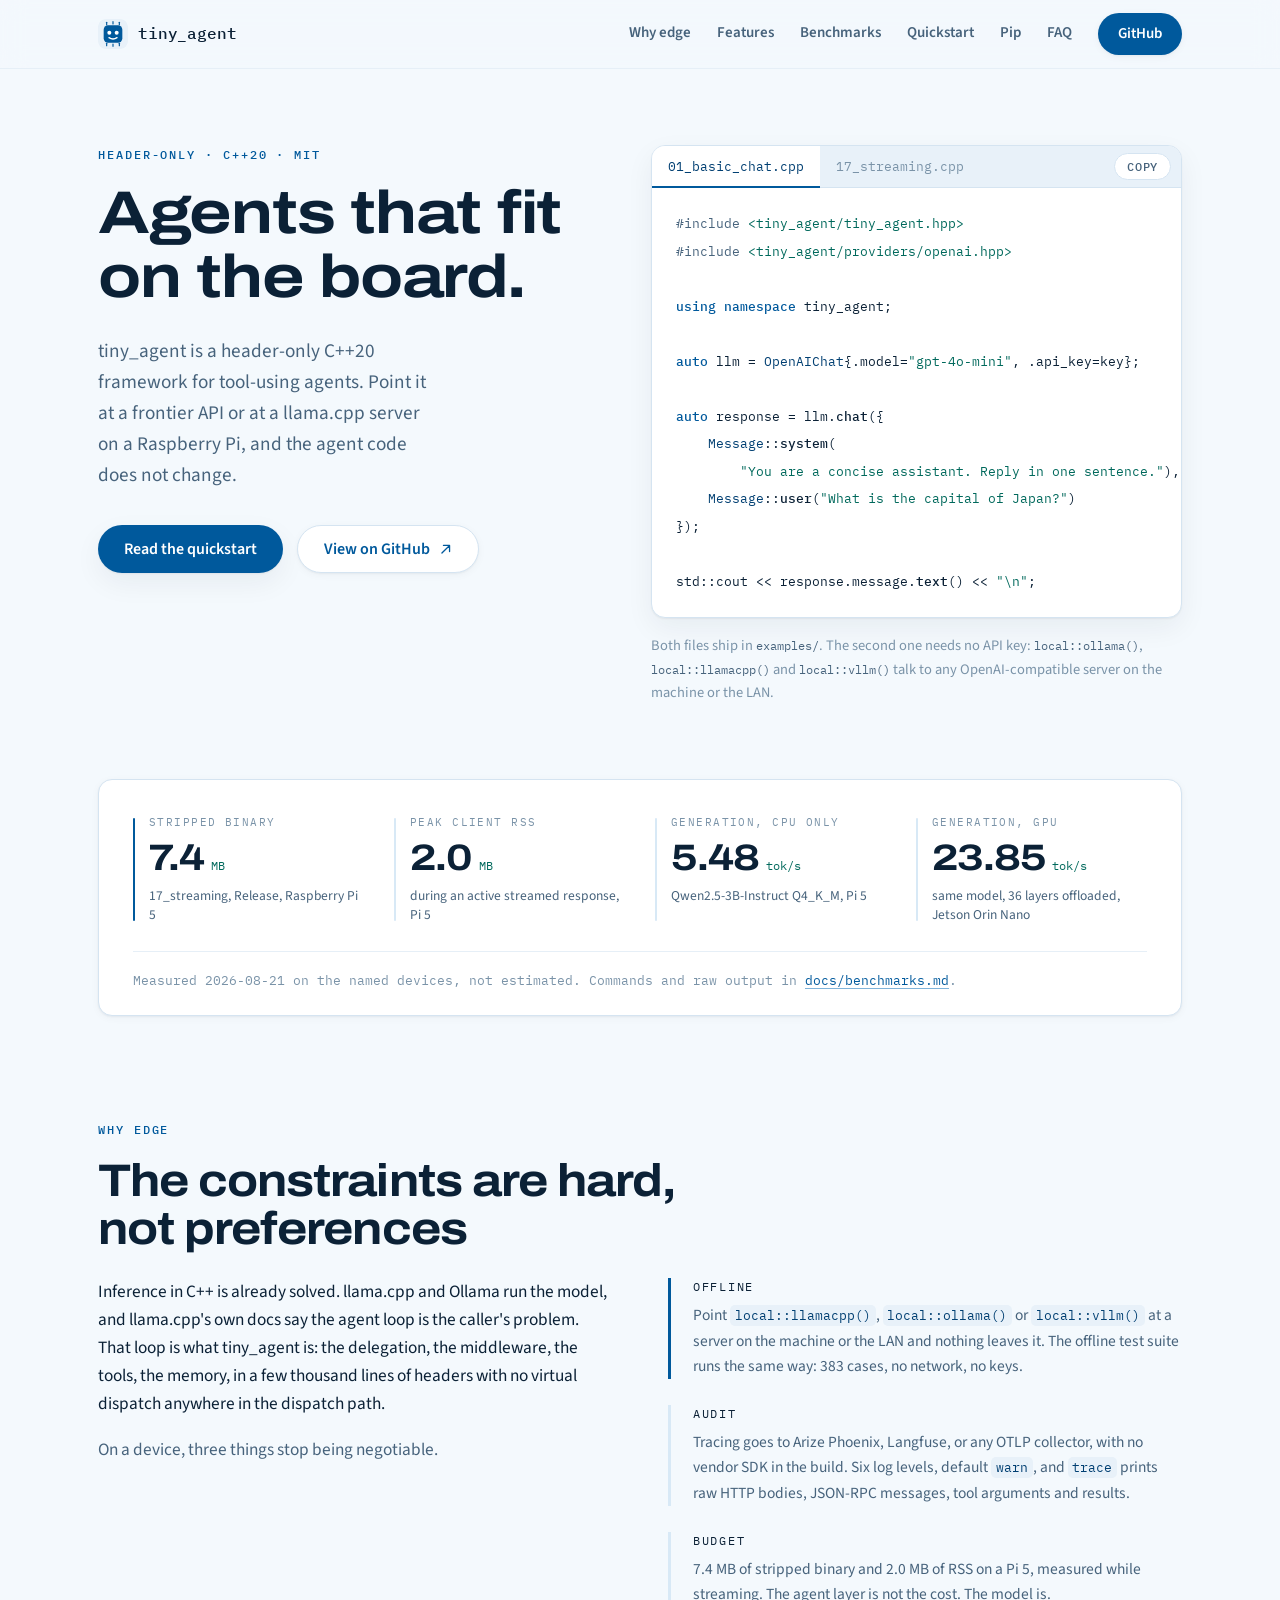
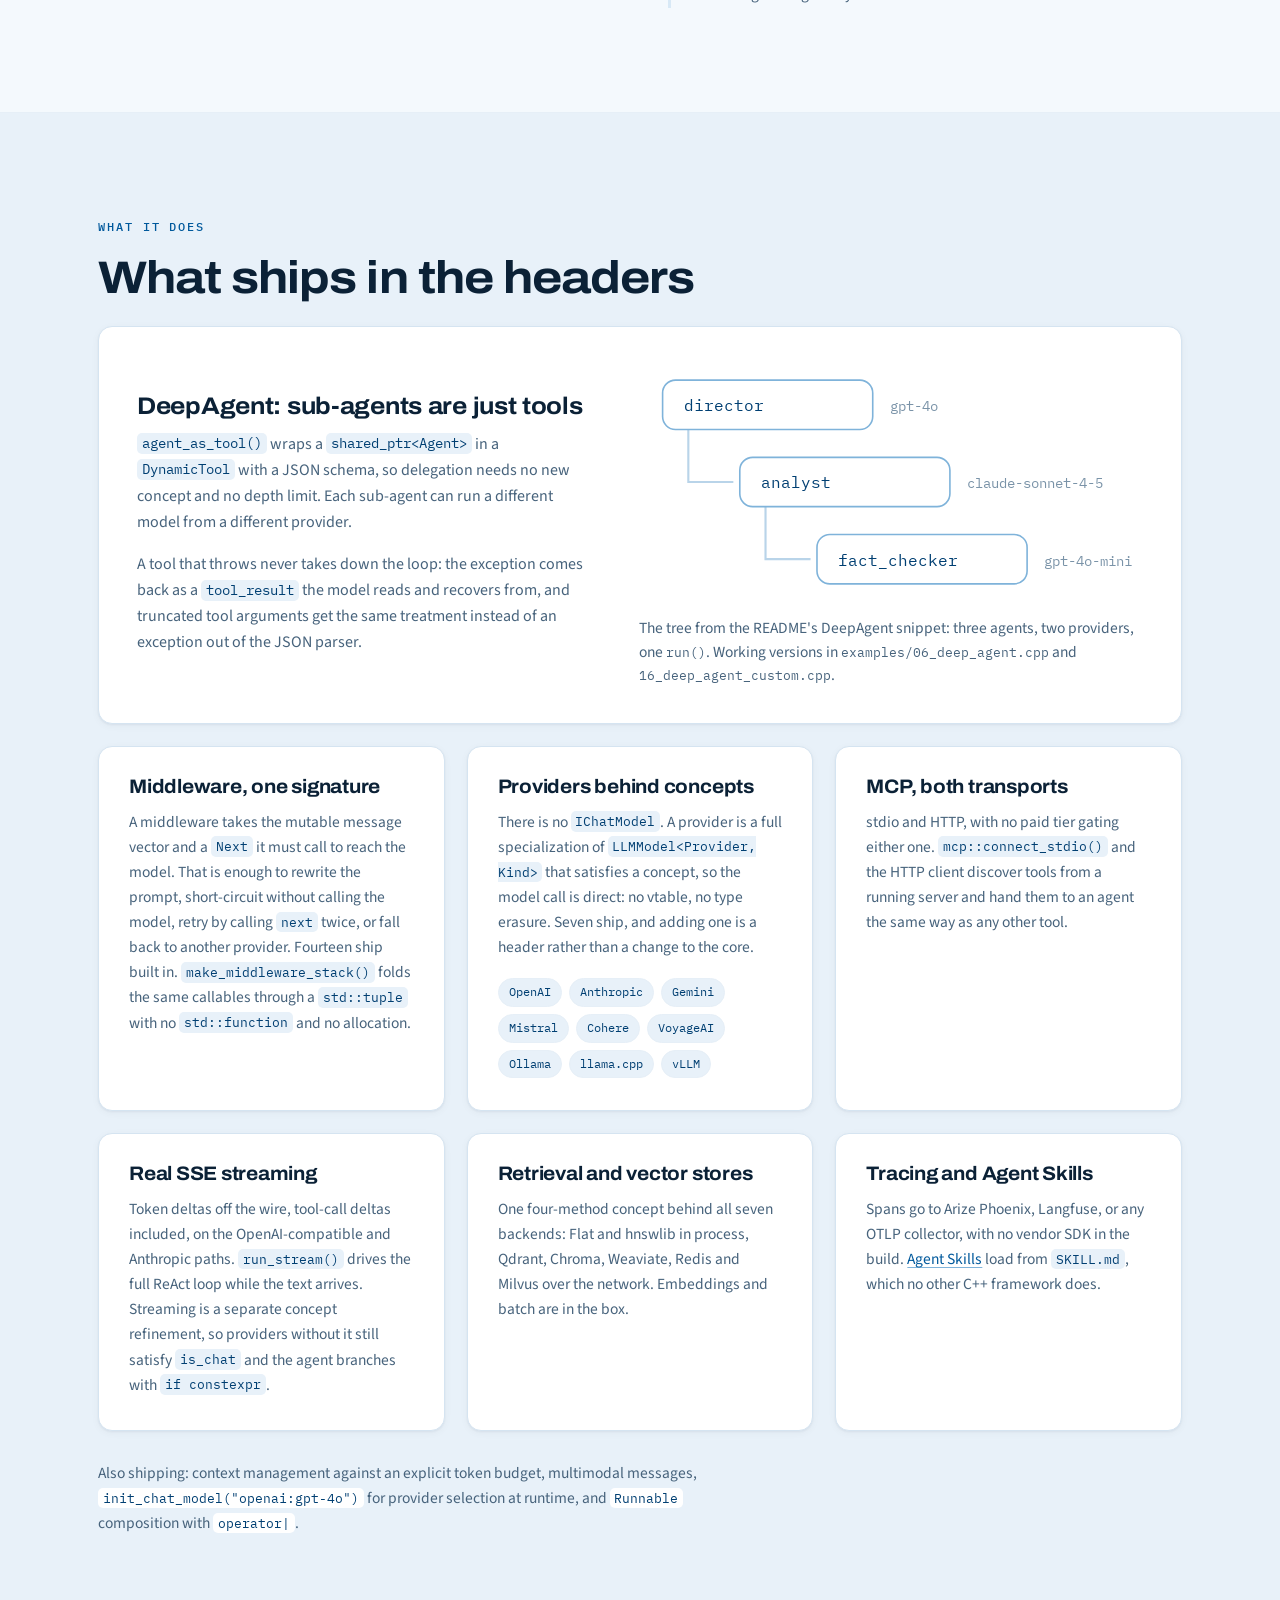
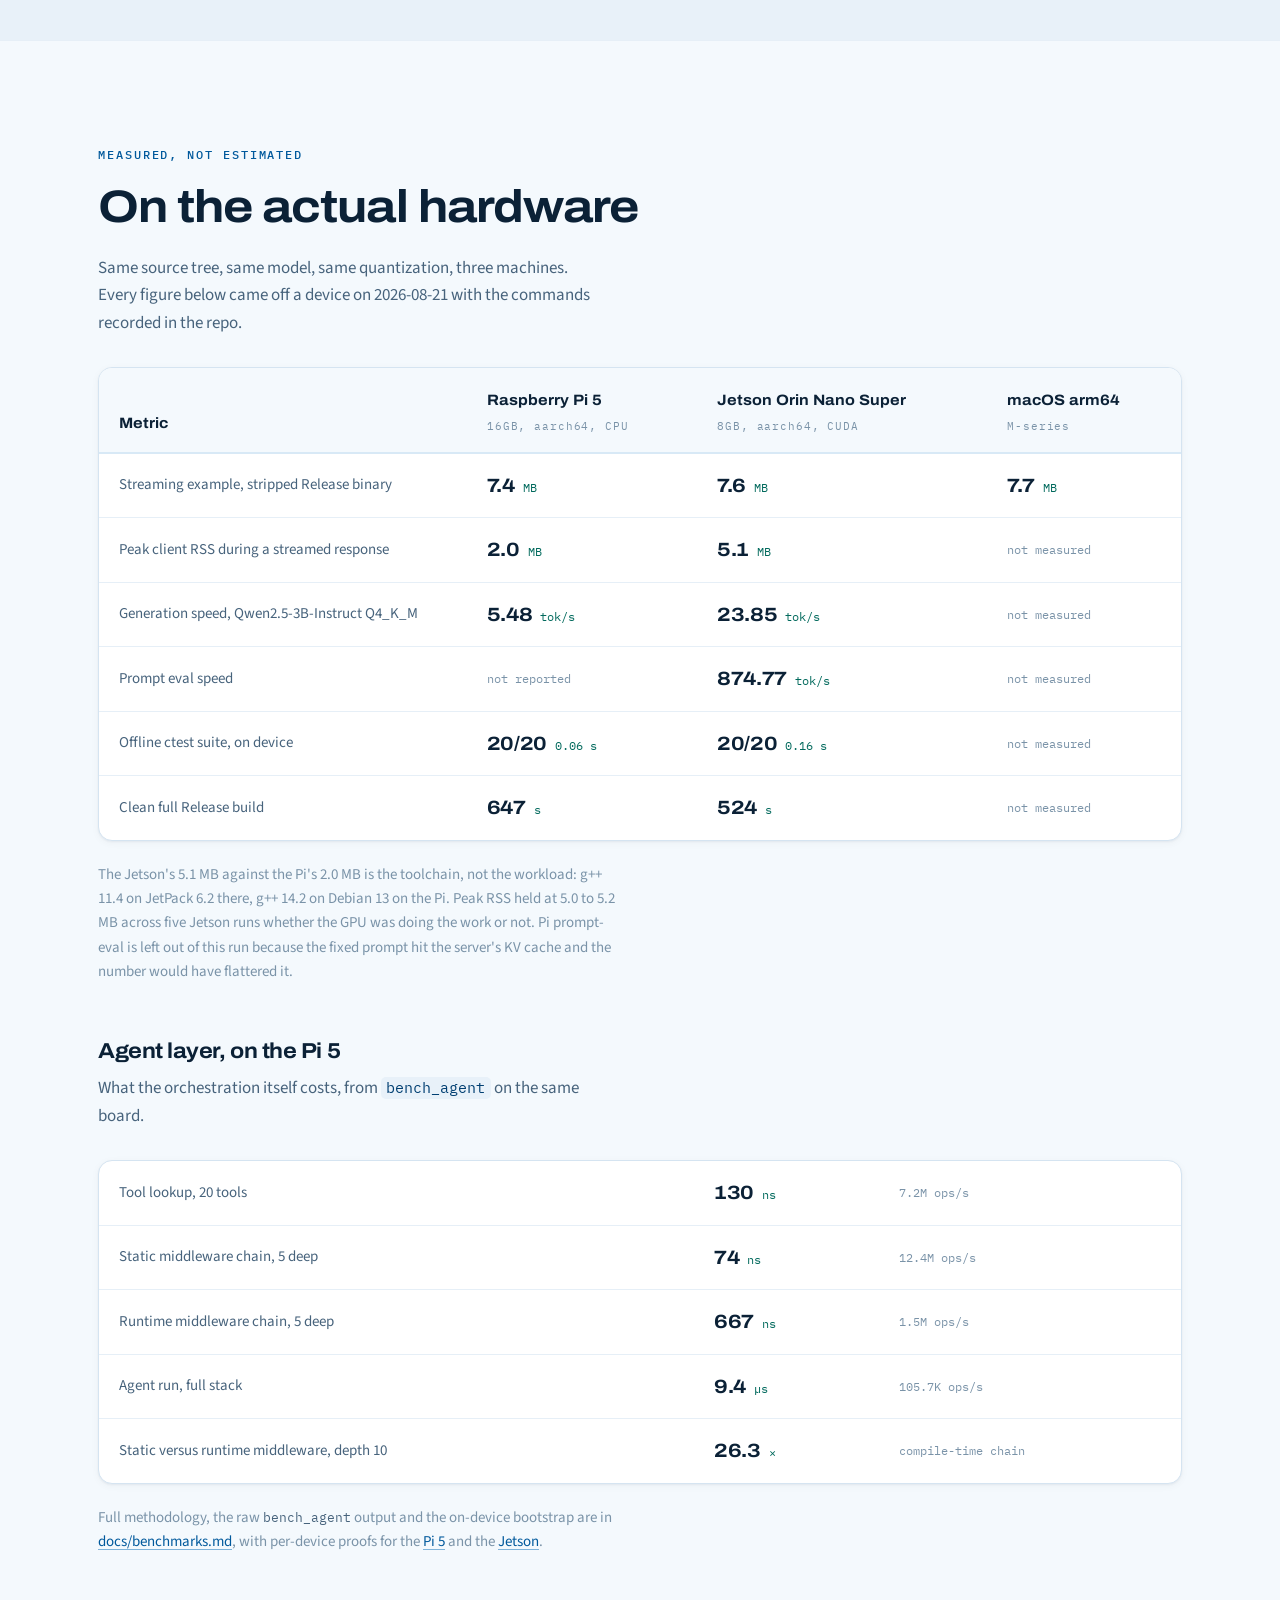
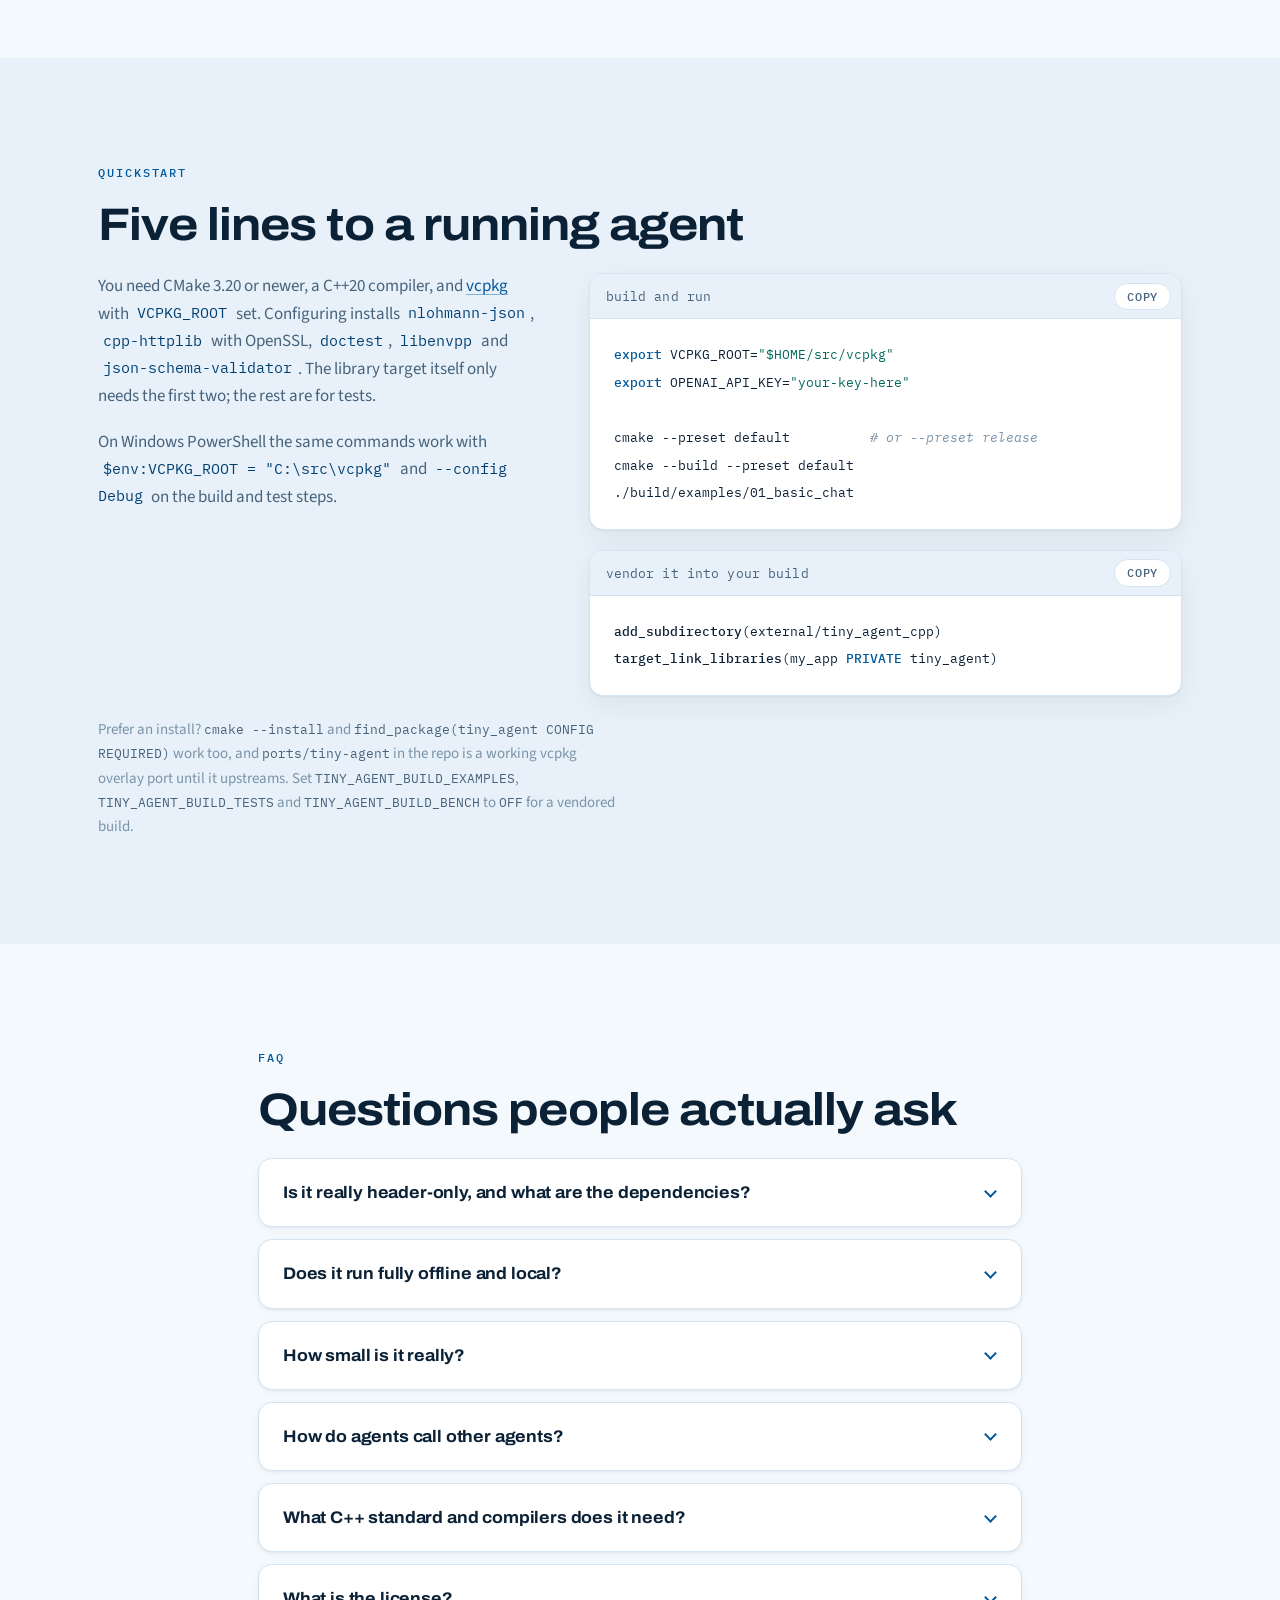
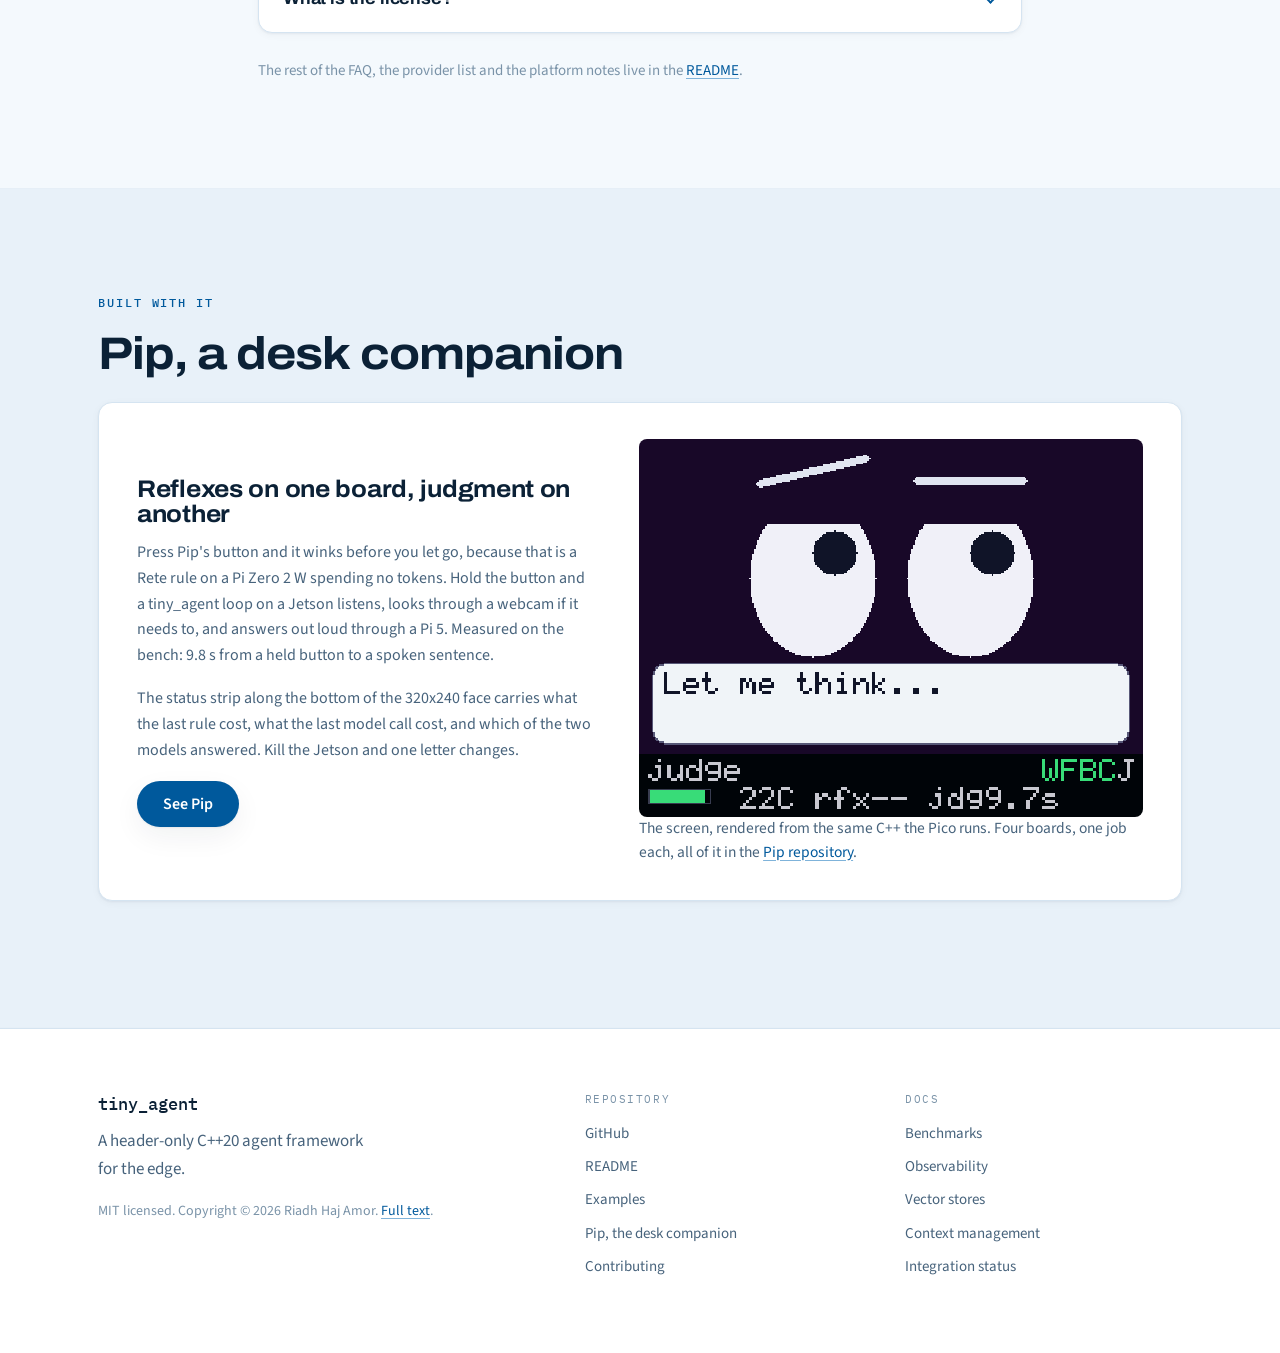
==== commit 5e630800: "site: Pip page pip.html on tinyagent.cc: the fleet in four cards, the seven rendered screens with th" ====
--- a/site/index.html
+++ b/site/index.html
@@ -46,8 +46,9 @@
       <a href="#features">Features</a>
       <a href="#benchmarks">Benchmarks</a>
       <a href="#quickstart">Quickstart</a>
+      <a href="pip.html">Pip</a>
       <a href="#faq">FAQ</a>
-      <a class="nav-cta" href="https://github.com/rhajamor/tiny_agent">GitHub</a>
+      <a class="nav-cta" href="https://github.com/tinyagent-cc/tiny_agent">GitHub</a>
     </nav>
   </div>
 </header>
@@ -67,7 +68,7 @@
       </p>
       <p class="actions rise" data-rise="4">
         <a class="btn btn-primary" href="#quickstart">Read the quickstart</a>
-        <a class="btn btn-ghost" href="https://github.com/rhajamor/tiny_agent">
+        <a class="btn btn-ghost" href="https://github.com/tinyagent-cc/tiny_agent">
           View on GitHub
           <svg class="ext" viewBox="0 0 16 16" aria-hidden="true"><path d="M5.5 3h7.5v7.5M13 3 3.6 12.4" fill="none" stroke="currentColor" stroke-width="1.6" stroke-linecap="round" stroke-linejoin="round"/></svg>
         </a>
@@ -143,7 +144,7 @@
           <p class="spec-src">same model, 36 layers offloaded, Jetson Orin Nano</p>
         </div>
       </div>
-      <p class="rail-foot">Measured 2026-08-21 on the named devices, not estimated. Commands and raw output in <a href="https://github.com/rhajamor/tiny_agent/blob/main/docs/benchmarks.md">docs/benchmarks.md</a>.</p>
+      <p class="rail-foot">Measured 2026-08-21 on the named devices, not estimated. Commands and raw output in <a href="https://github.com/tinyagent-cc/tiny_agent/blob/main/docs/benchmarks.md">docs/benchmarks.md</a>.</p>
     </div>
   </div>
 </section>
@@ -366,10 +367,10 @@
     </div>
     <p class="note">Full methodology, the raw <code>bench_agent</code> output and the
       on-device bootstrap are in
-      <a href="https://github.com/rhajamor/tiny_agent/blob/main/docs/benchmarks.md">docs/benchmarks.md</a>,
+      <a href="https://github.com/tinyagent-cc/tiny_agent/blob/main/docs/benchmarks.md">docs/benchmarks.md</a>,
       with per-device proofs for the
-      <a href="https://github.com/rhajamor/tiny_agent/blob/main/docs/proofs/pi5-bench.md">Pi 5</a> and the
-      <a href="https://github.com/rhajamor/tiny_agent/blob/main/docs/proofs/jetson-bench.md">Jetson</a>.</p>
+      <a href="https://github.com/tinyagent-cc/tiny_agent/blob/main/docs/proofs/pi5-bench.md">Pi 5</a> and the
+      <a href="https://github.com/tinyagent-cc/tiny_agent/blob/main/docs/proofs/jetson-bench.md">Jetson</a>.</p>
   </div>
 </section>
 
@@ -471,10 +472,9 @@
       <summary>What C++ standard and compilers does it need?</summary>
       <div class="qa-body"><p>C++20, set by <code>CMAKE_CXX_STANDARD 20</code> in the
         build. CI compiles and runs the test suite on every push across Linux x64 and
-        arm64, macOS arm64, and Windows x64. One known gap:
-        <code>16_deep_agent_custom.cpp</code> does not compile on g++ 11.4, which keeps two
-        <code>init_chat_model</code> overloads in the candidate set for a braced
-        initializer. Newer GCC and Clang resolve it fine.</p></div>
+        arm64, macOS arm64, and Windows x64. Compilers as old as g++ 11.4 are covered:
+        the one known overload ambiguity it hit is fixed and pinned by a regression
+        test.</p></div>
     </details>
 
     <details class="qa">
@@ -486,7 +486,36 @@
     </details>
 
     <p class="faq-more">The rest of the FAQ, the provider list and the platform notes live
-      in the <a href="https://github.com/rhajamor/tiny_agent/blob/main/README.md">README</a>.</p>
+      in the <a href="https://github.com/tinyagent-cc/tiny_agent/blob/main/README.md">README</a>.</p>
+  </div>
+</section>
+
+<!-- ─────────────────────────────  PIP  ───────────────────────────── -->
+<section class="section section-wash" id="pip">
+  <div class="wrap">
+    <p class="eyebrow">built with it</p>
+    <h2 class="h2">Pip, a desk companion</h2>
+    <article class="card card-lead">
+      <div class="lead-copy">
+        <h3>Reflexes on one board, judgment on another</h3>
+        <p>Press Pip's button and it winks before you let go, because that is a Rete rule on
+        a Pi Zero 2 W spending no tokens. Hold the button and a tiny_agent loop on a Jetson
+        listens, looks through a webcam if it needs to, and answers out loud through a Pi 5.
+        Measured on the bench: 9.8 s from a held button to a spoken sentence.</p>
+        <p>The status strip along the bottom of the 320x240 face carries what the last rule
+        cost, what the last model call cost, and which of the two models answered. Kill the
+        Jetson and one letter changes.</p>
+        <p class="actions"><a class="btn btn-primary" href="pip.html">See Pip</a></p>
+      </div>
+      <div class="lead-art">
+        <img src="assets/pip/judge.png" width="640" height="480"
+             style="display:block;width:100%;height:auto;border-radius:8px;image-rendering:pixelated"
+             alt="Pip's screen: a thinking face over a speech bubble reading Let me think, above a status strip reading judge, 22C, jdg 9.7s.">
+        <p class="tree-cap">The screen, rendered from the same C++ the Pico runs. Four
+          boards, one job each, all of it in the
+          <a href="https://github.com/tinyagent-cc/pip">Pip repository</a>.</p>
+      </div>
+    </article>
   </div>
 </section>
 
@@ -498,22 +527,23 @@
       <p class="footer-word">tiny_agent</p>
       <p class="footer-tag">A header-only C++20 agent framework for the edge.</p>
       <p class="footer-license">MIT licensed. Copyright &copy; 2026 Riadh Haj Amor.
-        <a href="https://github.com/rhajamor/tiny_agent/blob/main/LICENSE">Full text</a>.</p>
+        <a href="https://github.com/tinyagent-cc/tiny_agent/blob/main/LICENSE">Full text</a>.</p>
     </div>
     <nav class="footer-nav" aria-label="Repository">
       <p class="footer-head">Repository</p>
-      <a href="https://github.com/rhajamor/tiny_agent">GitHub</a>
-      <a href="https://github.com/rhajamor/tiny_agent/blob/main/README.md">README</a>
-      <a href="https://github.com/rhajamor/tiny_agent/tree/main/examples">Examples</a>
-      <a href="https://github.com/rhajamor/tiny_agent/blob/main/CONTRIBUTING.md">Contributing</a>
+      <a href="https://github.com/tinyagent-cc/tiny_agent">GitHub</a>
+      <a href="https://github.com/tinyagent-cc/tiny_agent/blob/main/README.md">README</a>
+      <a href="https://github.com/tinyagent-cc/tiny_agent/tree/main/examples">Examples</a>
+      <a href="pip.html">Pip, the desk companion</a>
+      <a href="https://github.com/tinyagent-cc/tiny_agent/blob/main/CONTRIBUTING.md">Contributing</a>
     </nav>
     <nav class="footer-nav" aria-label="Documentation">
       <p class="footer-head">Docs</p>
-      <a href="https://github.com/rhajamor/tiny_agent/blob/main/docs/benchmarks.md">Benchmarks</a>
-      <a href="https://github.com/rhajamor/tiny_agent/blob/main/docs/observability.md">Observability</a>
-      <a href="https://github.com/rhajamor/tiny_agent/blob/main/docs/vector-stores.md">Vector stores</a>
-      <a href="https://github.com/rhajamor/tiny_agent/blob/main/docs/context-management.md">Context management</a>
-      <a href="https://github.com/rhajamor/tiny_agent/blob/main/docs/integrations.md">Integration status</a>
+      <a href="https://github.com/tinyagent-cc/tiny_agent/blob/main/docs/benchmarks.md">Benchmarks</a>
+      <a href="https://github.com/tinyagent-cc/tiny_agent/blob/main/docs/observability.md">Observability</a>
+      <a href="https://github.com/tinyagent-cc/tiny_agent/blob/main/docs/vector-stores.md">Vector stores</a>
+      <a href="https://github.com/tinyagent-cc/tiny_agent/blob/main/docs/context-management.md">Context management</a>
+      <a href="https://github.com/tinyagent-cc/tiny_agent/blob/main/docs/integrations.md">Integration status</a>
     </nav>
   </div>
 </footer>
--- a/site/style.css
+++ b/site/style.css
@@ -428,3 +428,7 @@
   .topbar, .navtoggle, .copy { display: none; }
   body { background: #fff; }
 }
+
+@media print {
+  .reveal { opacity: 1; transform: none; }
+}
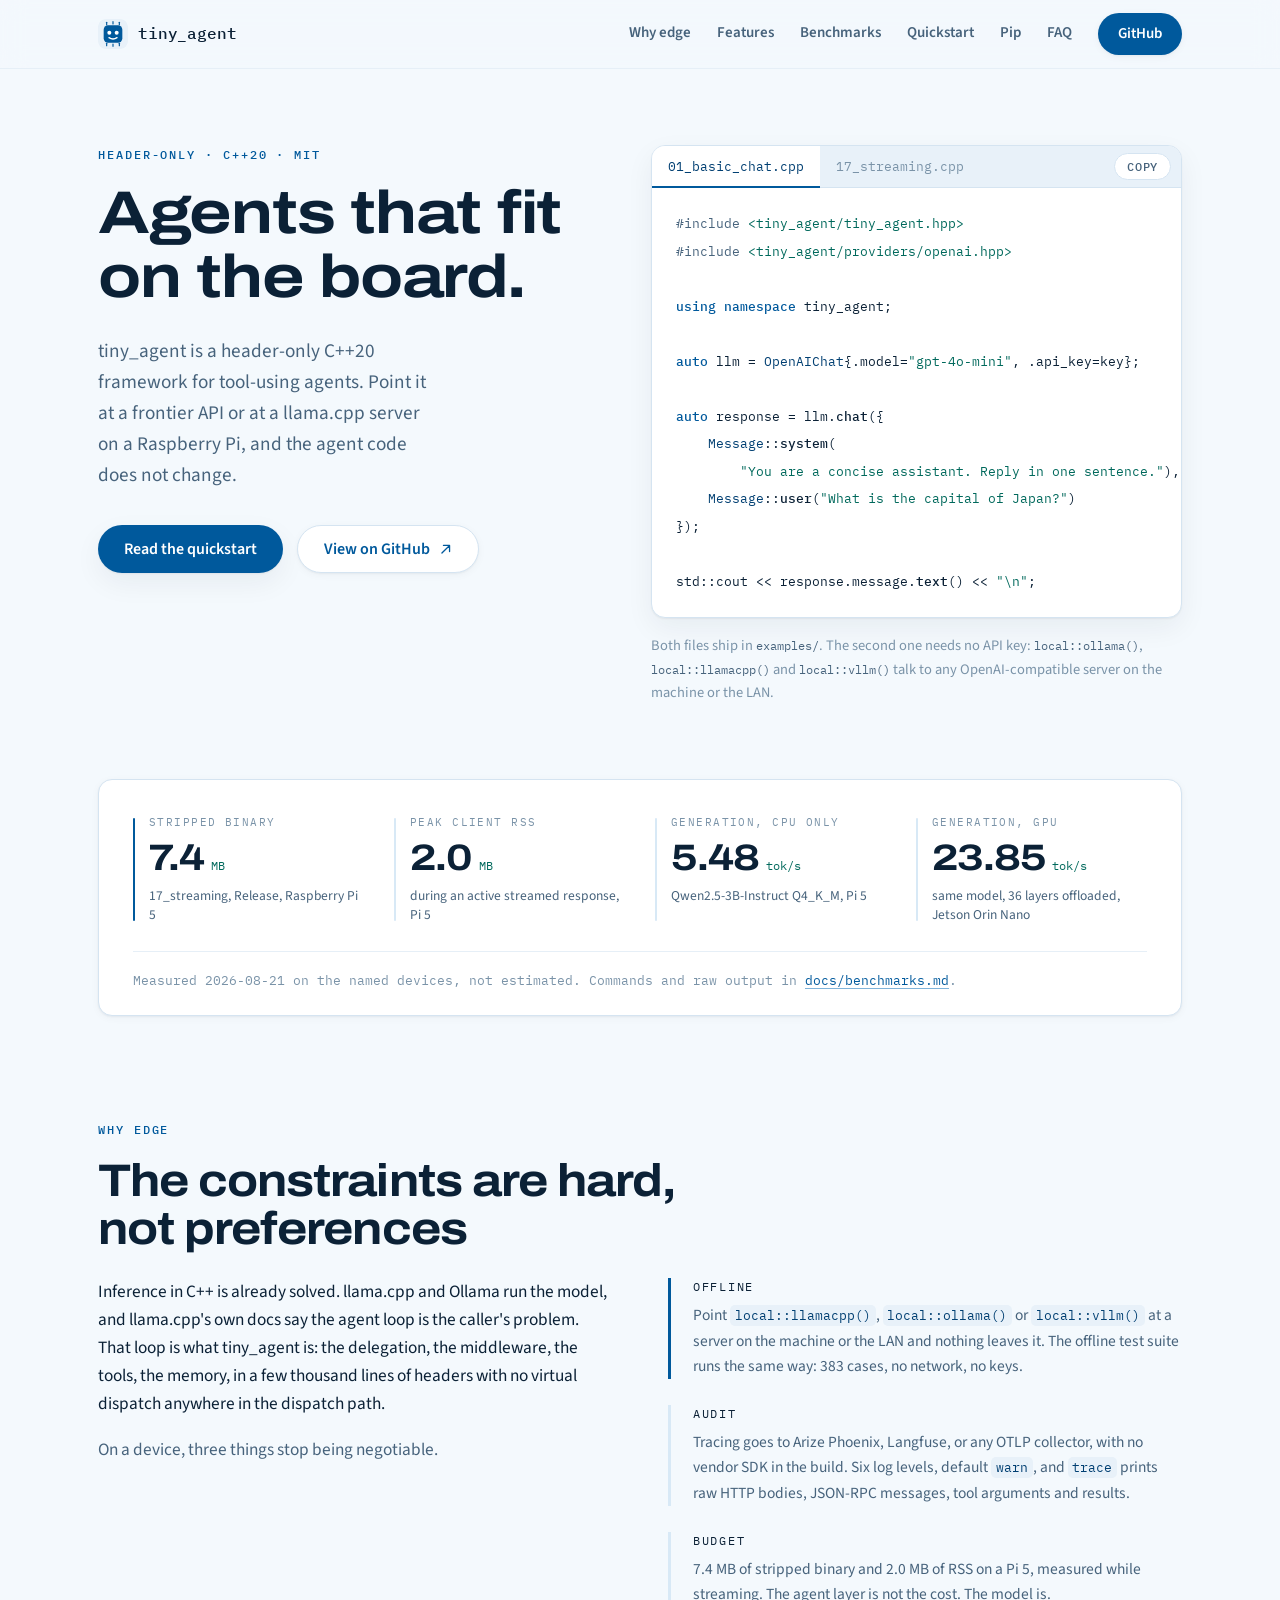
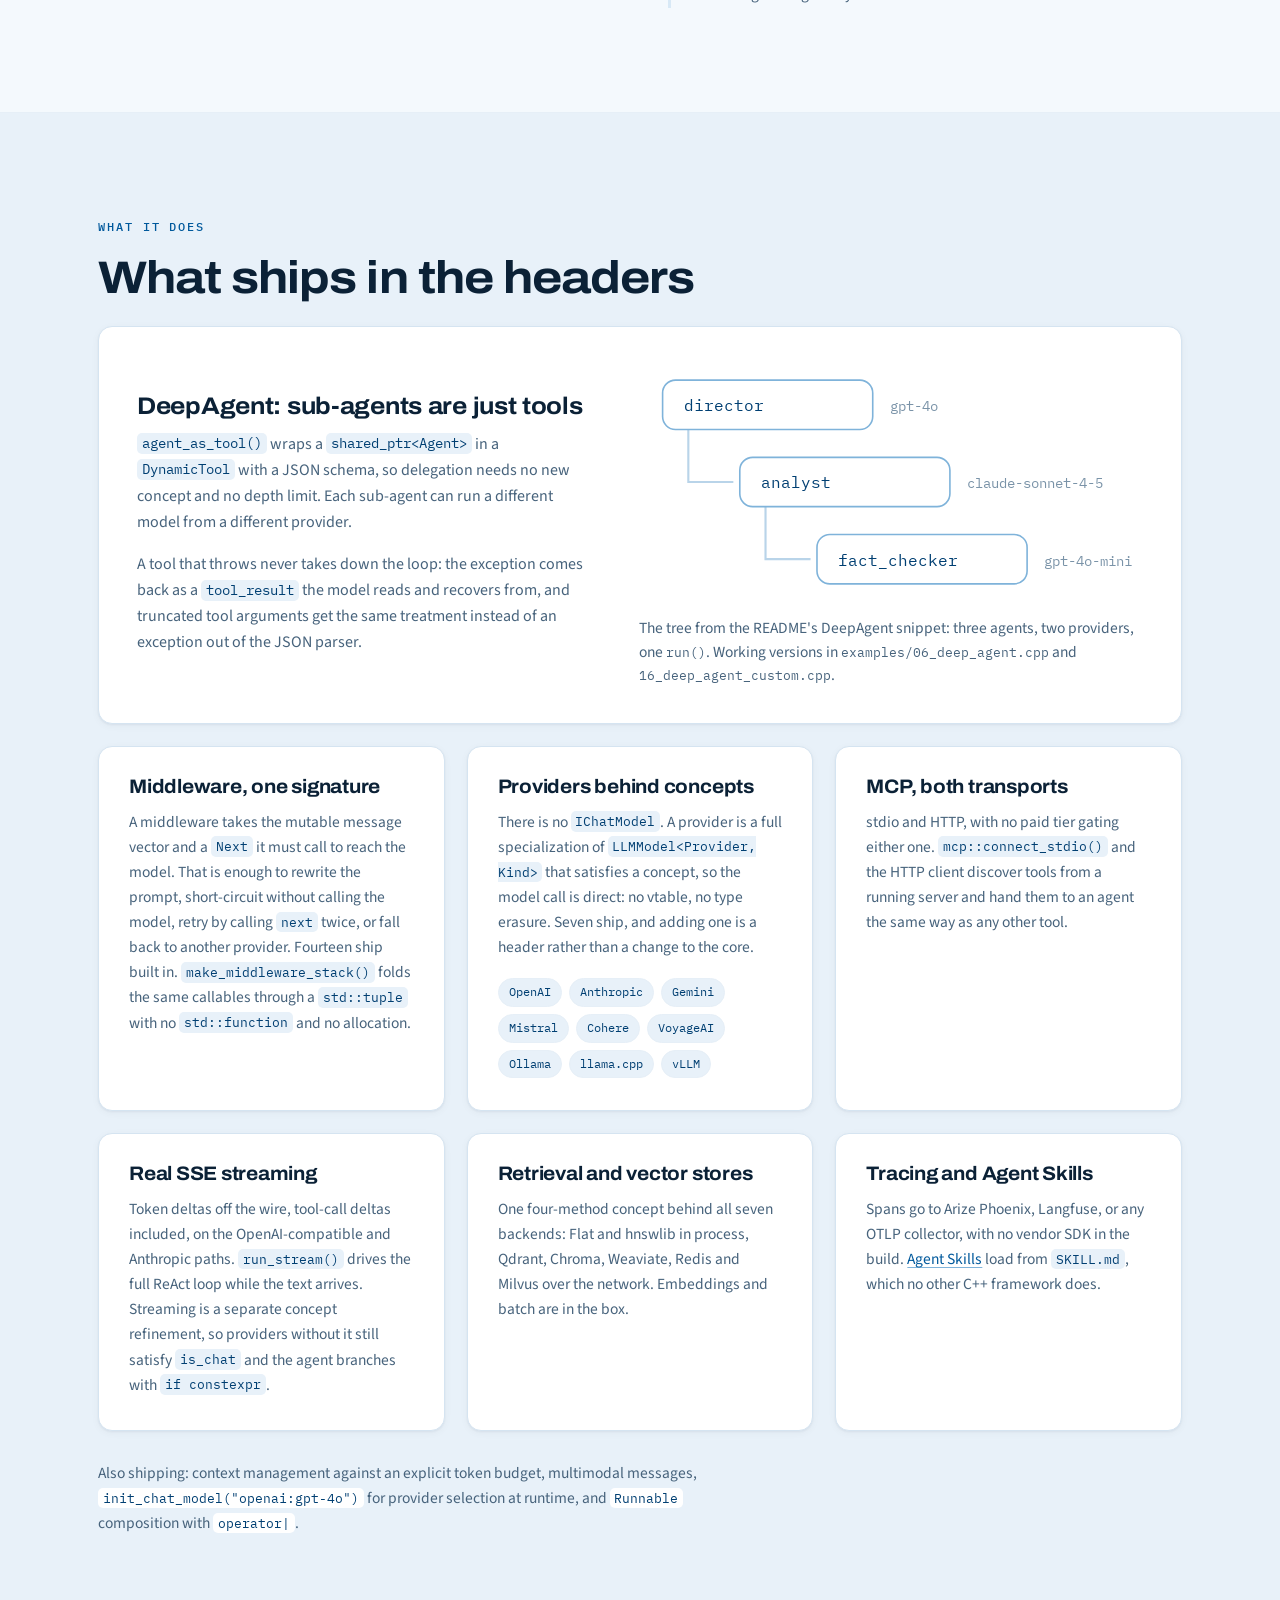
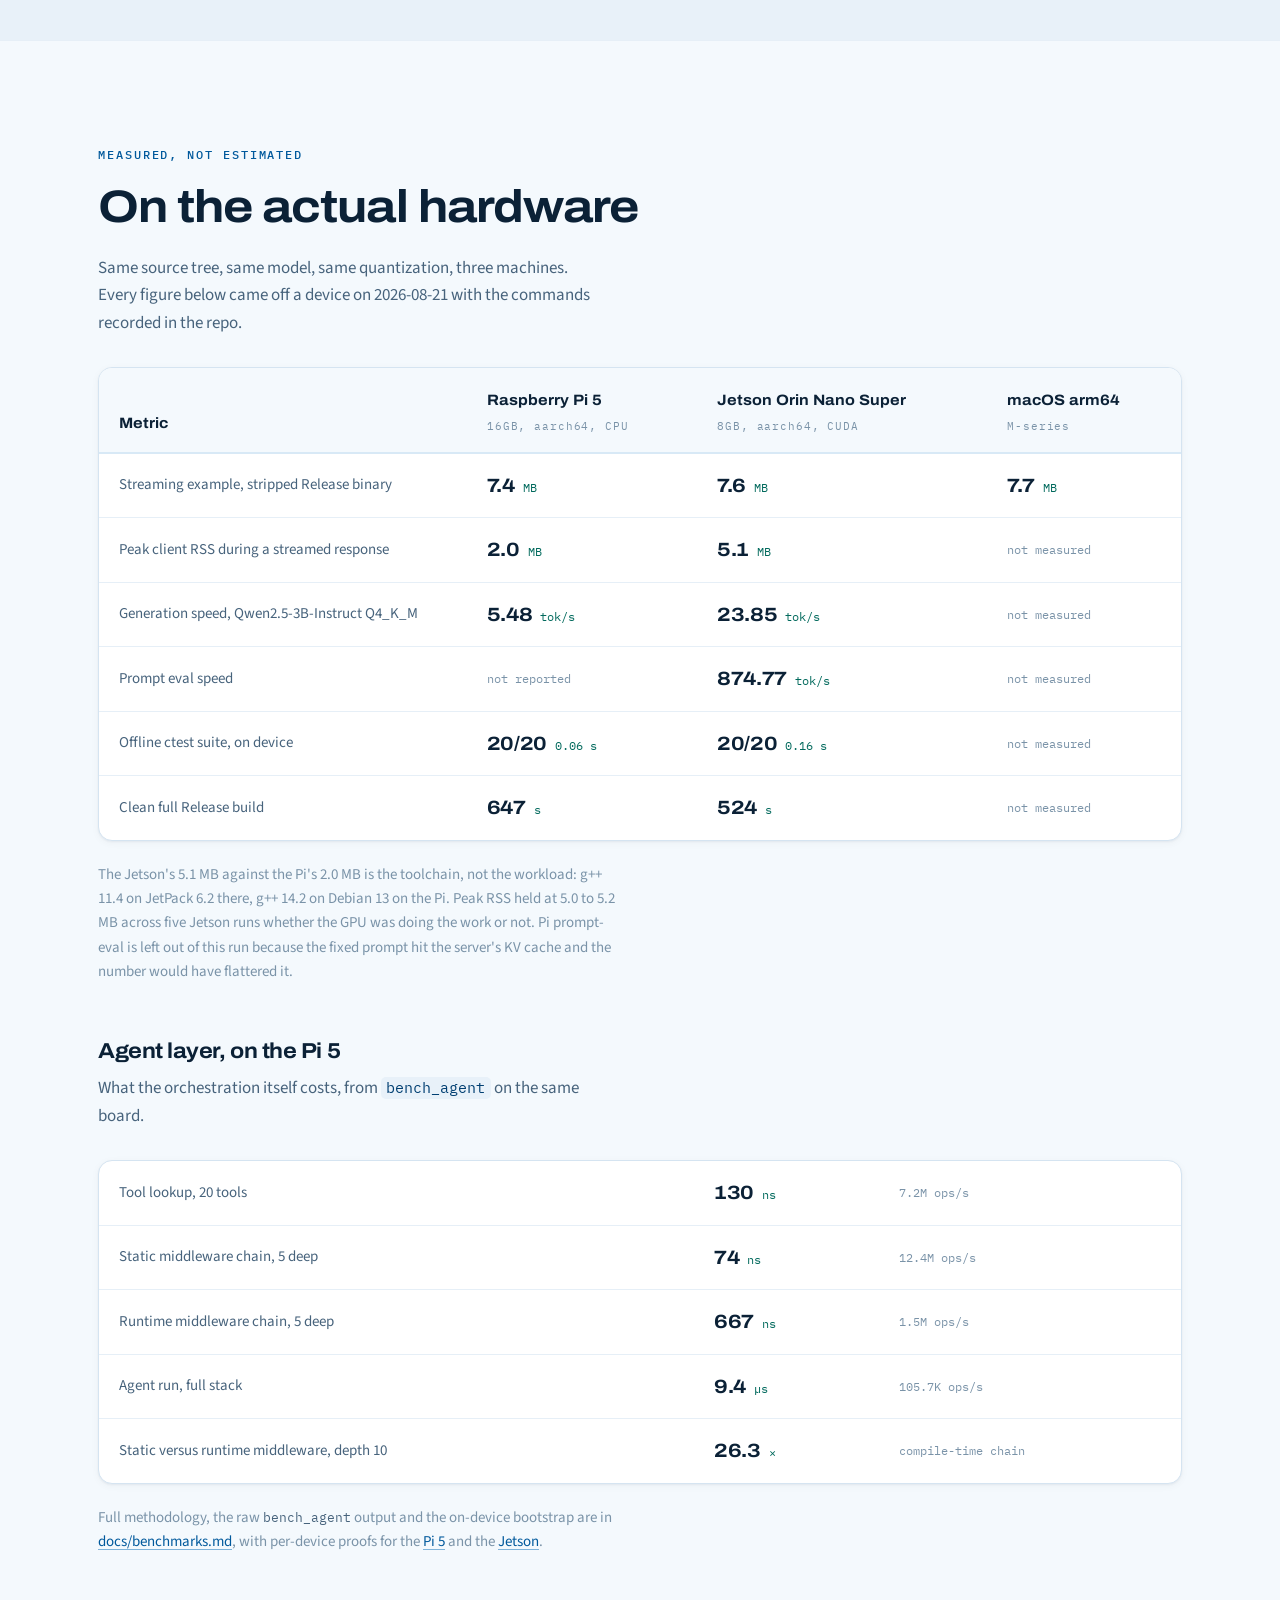
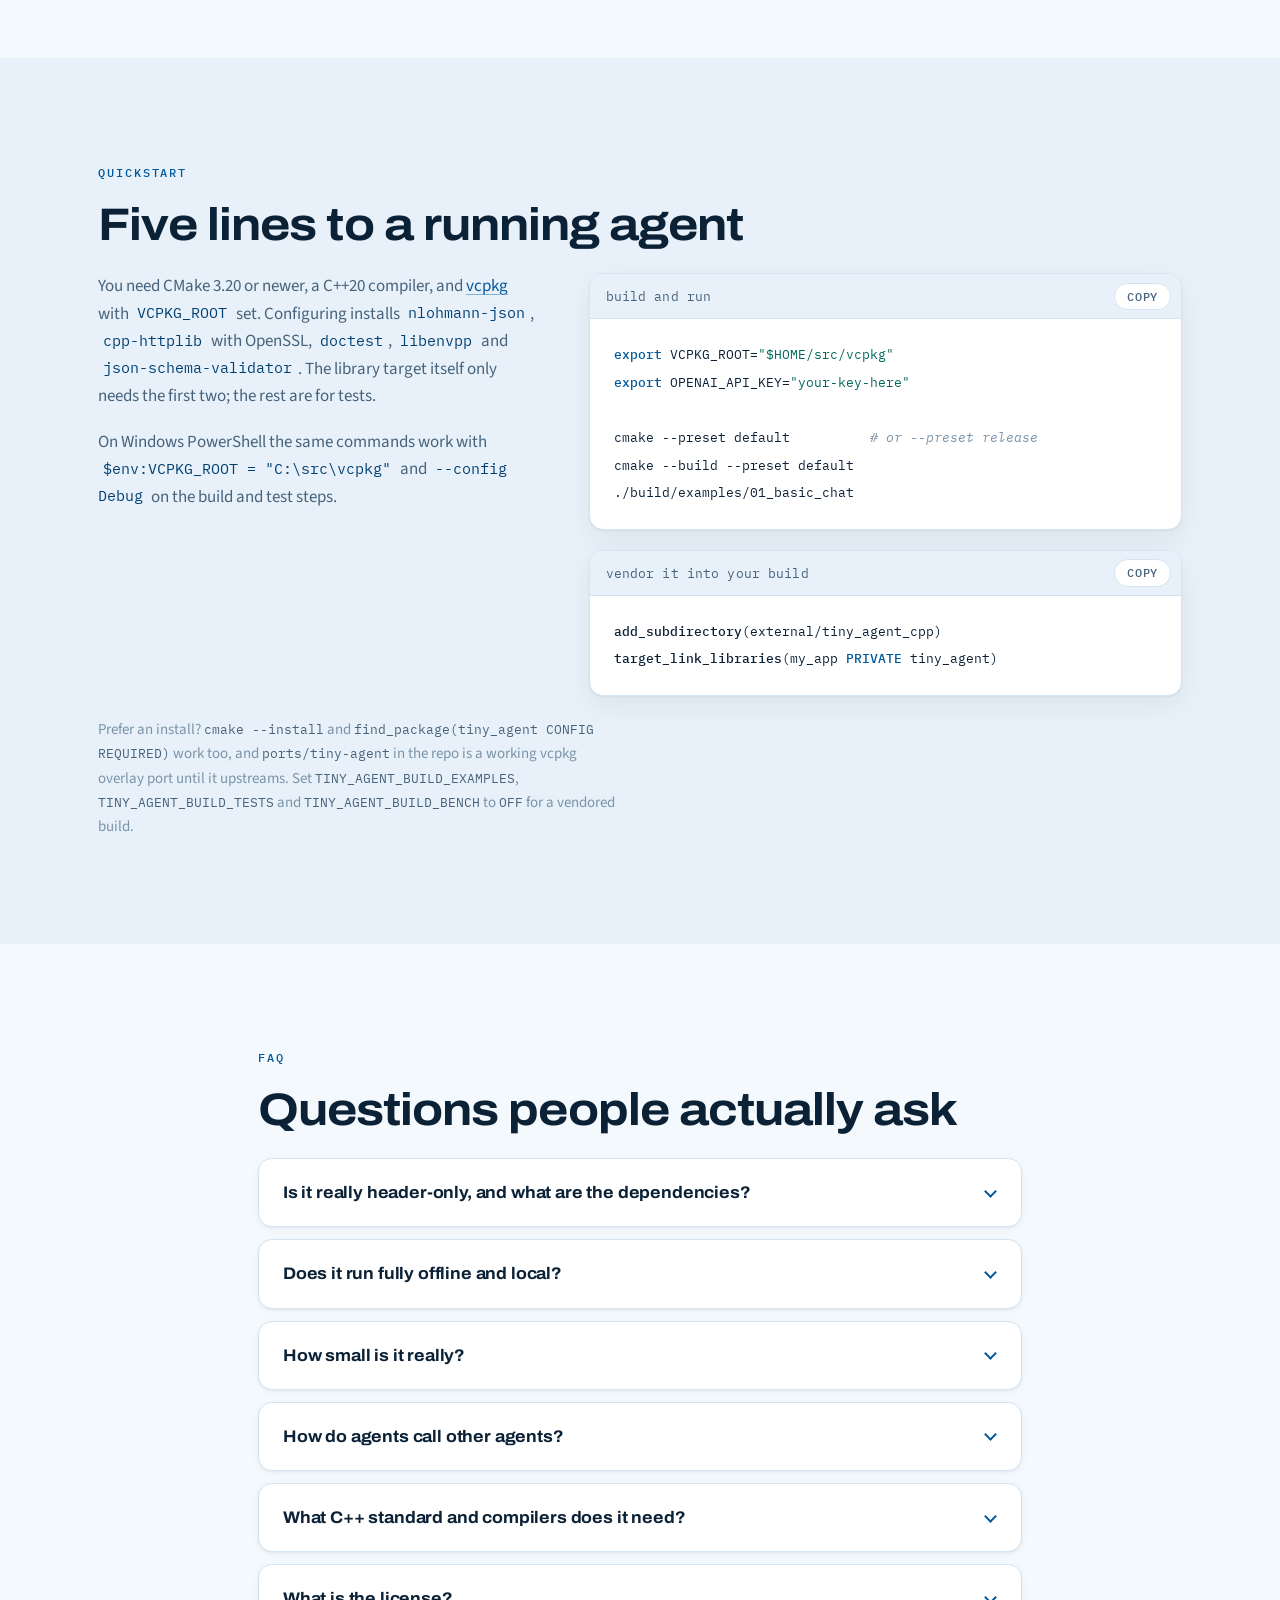
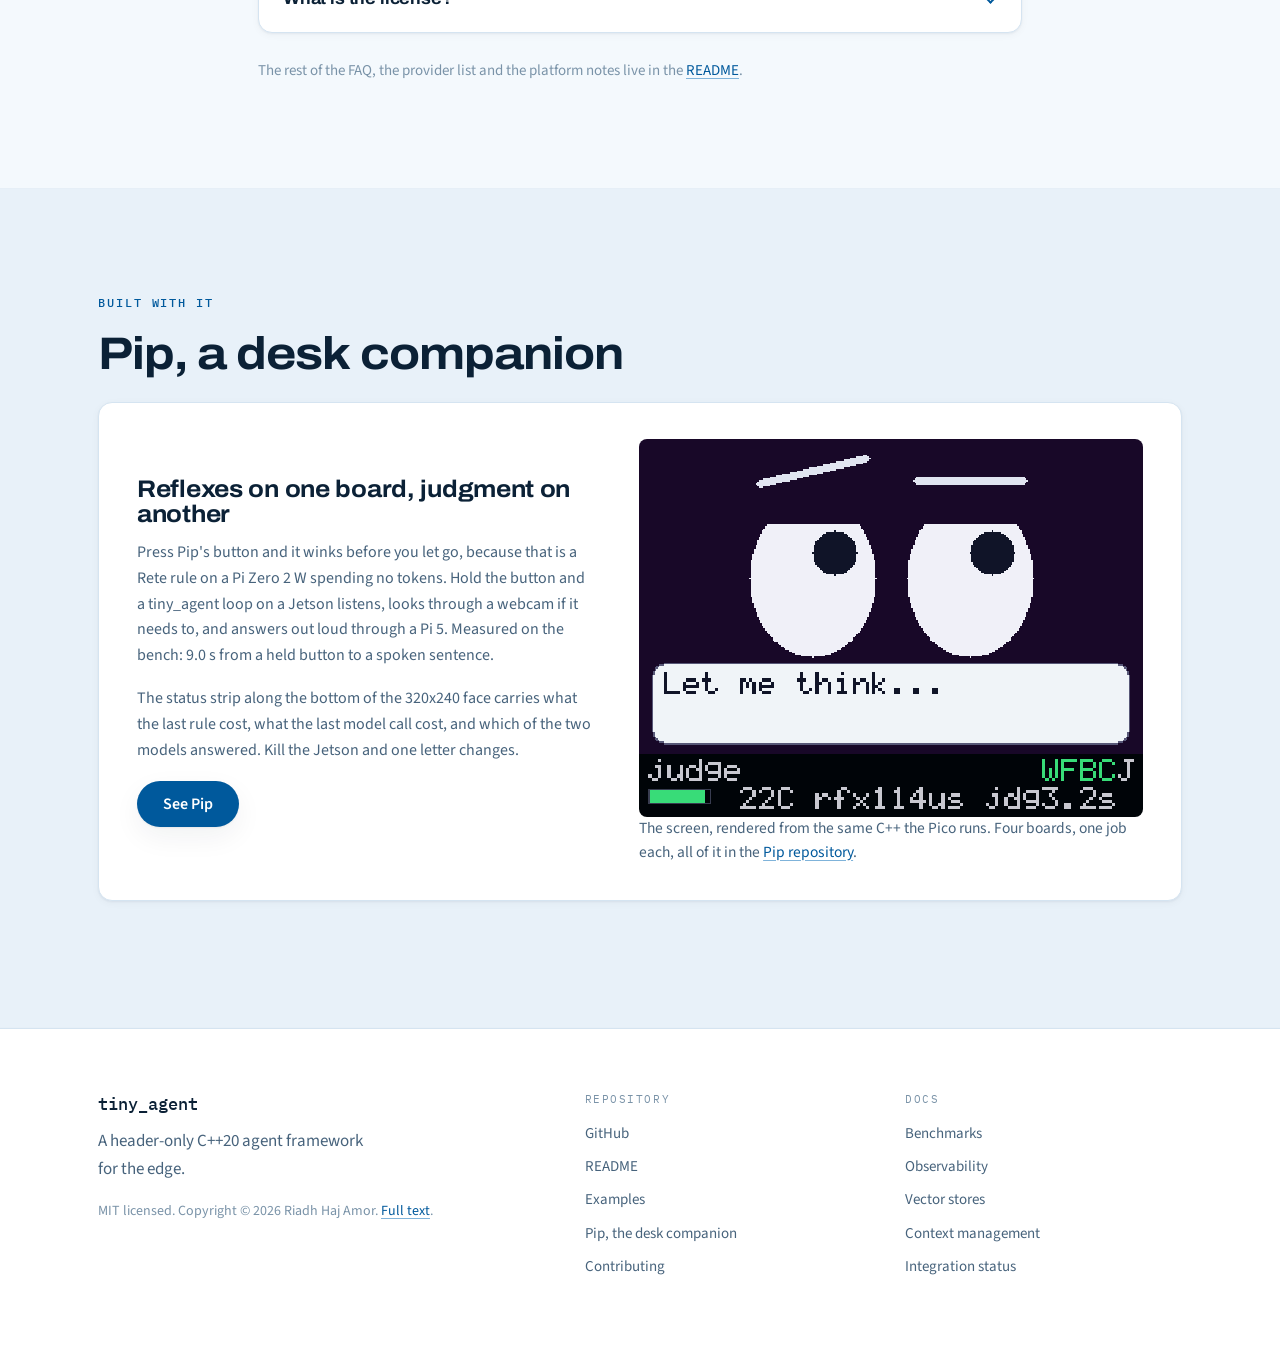
==== commit 423cdec9: "site: Pip page carries the measured wire and hold numbers, re-rendered frames" ====
--- a/site/index.html
+++ b/site/index.html
@@ -501,7 +501,7 @@
         <p>Press Pip's button and it winks before you let go, because that is a Rete rule on
         a Pi Zero 2 W spending no tokens. Hold the button and a tiny_agent loop on a Jetson
         listens, looks through a webcam if it needs to, and answers out loud through a Pi 5.
-        Measured on the bench: 9.8 s from a held button to a spoken sentence.</p>
+        Measured on the bench: 9.0 s from a held button to a spoken sentence.</p>
         <p>The status strip along the bottom of the 320x240 face carries what the last rule
         cost, what the last model call cost, and which of the two models answered. Kill the
         Jetson and one letter changes.</p>
@@ -510,7 +510,7 @@
       <div class="lead-art">
         <img src="assets/pip/judge.png" width="640" height="480"
              style="display:block;width:100%;height:auto;border-radius:8px;image-rendering:pixelated"
-             alt="Pip's screen: a thinking face over a speech bubble reading Let me think, above a status strip reading judge, 22C, jdg 9.7s.">
+             alt="Pip's screen: a thinking face over a speech bubble reading Let me think, above a status strip reading judge, 22C, jdg 3.2s.">
         <p class="tree-cap">The screen, rendered from the same C++ the Pico runs. Four
           boards, one job each, all of it in the
           <a href="https://github.com/tinyagent-cc/pip">Pip repository</a>.</p>
